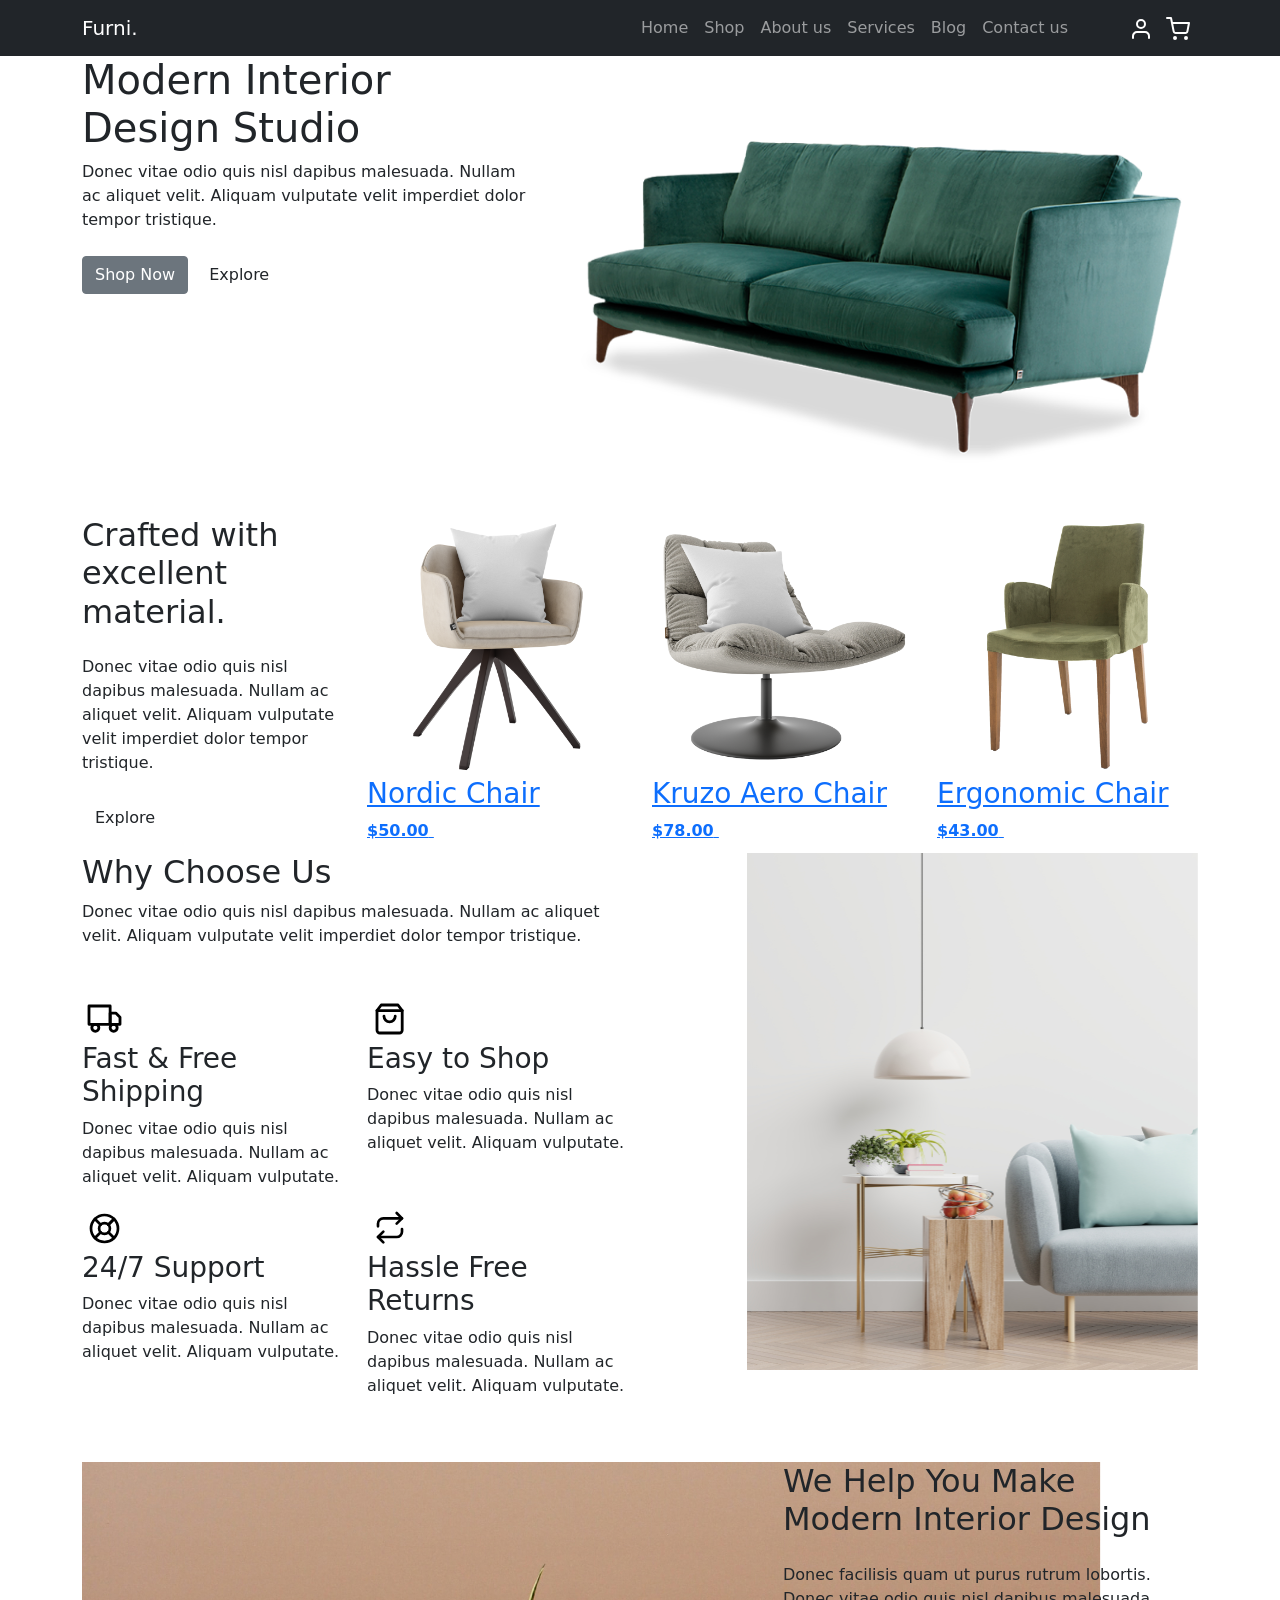
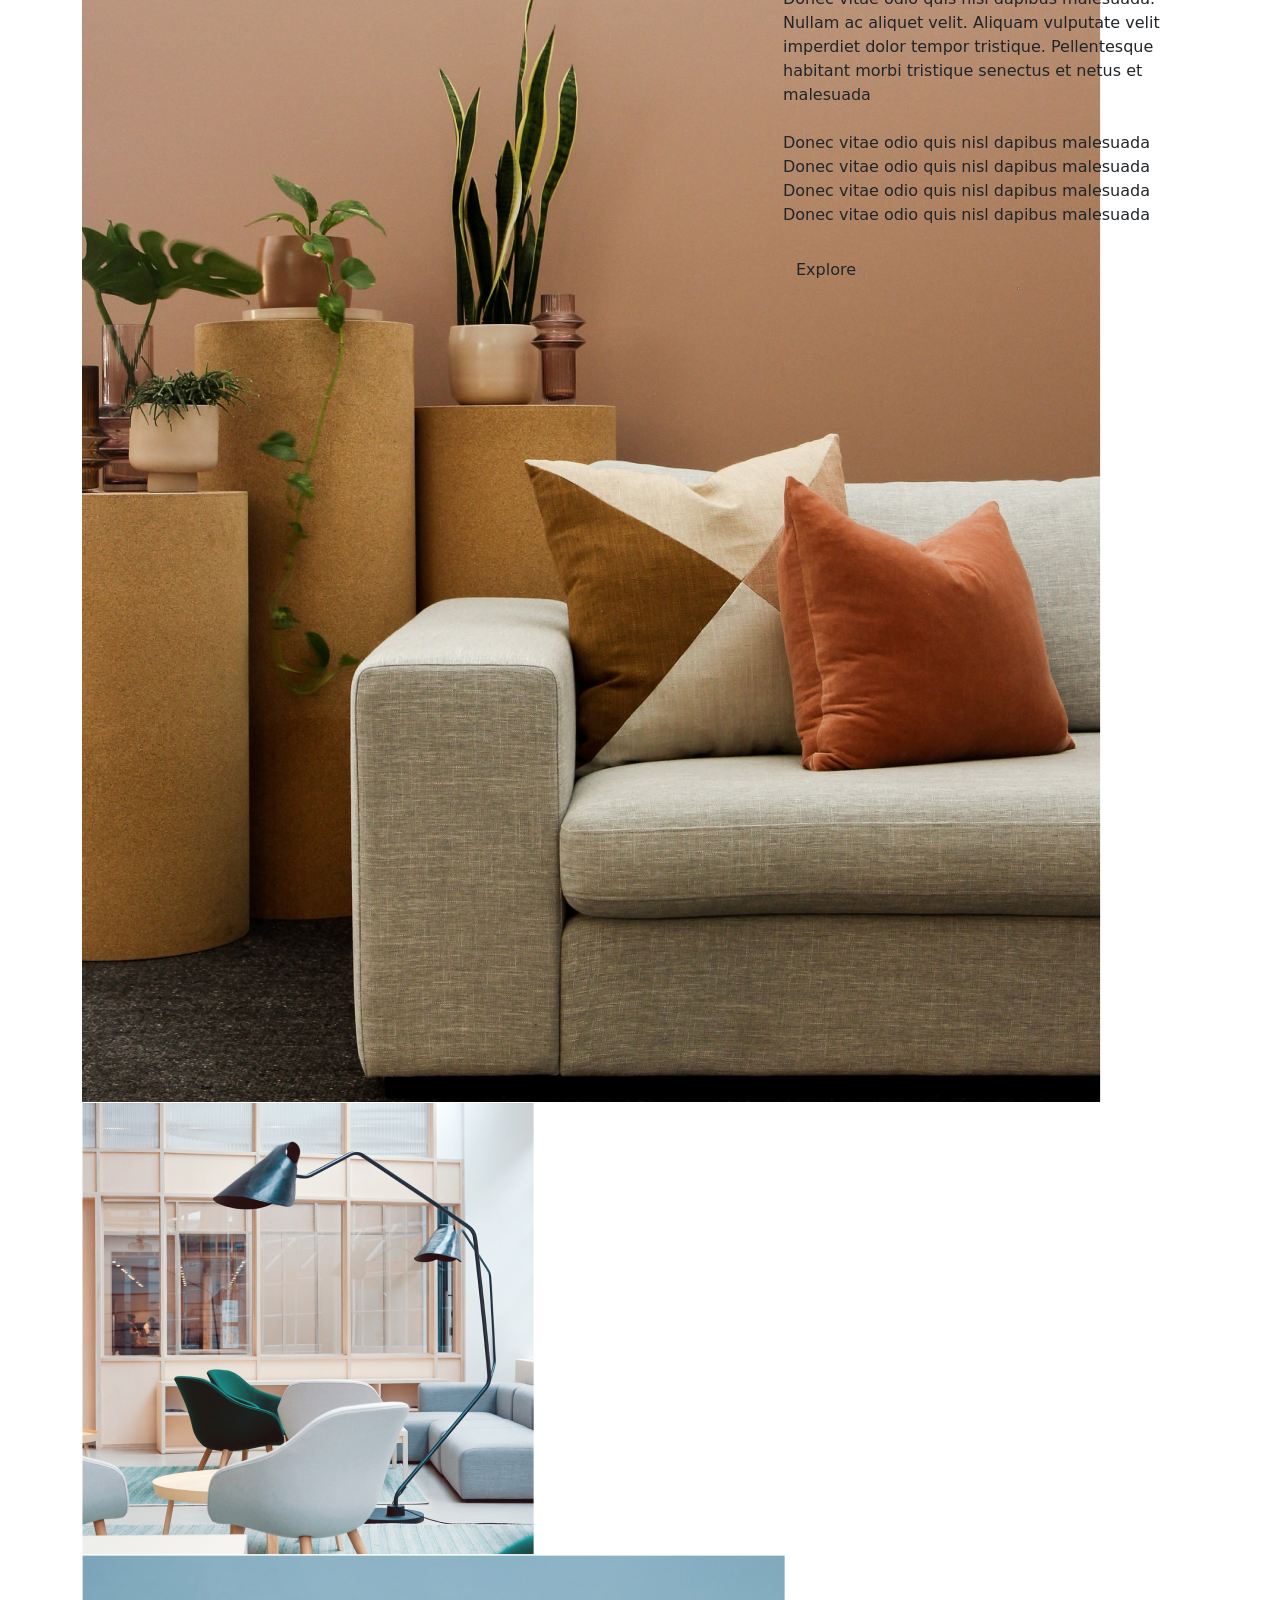
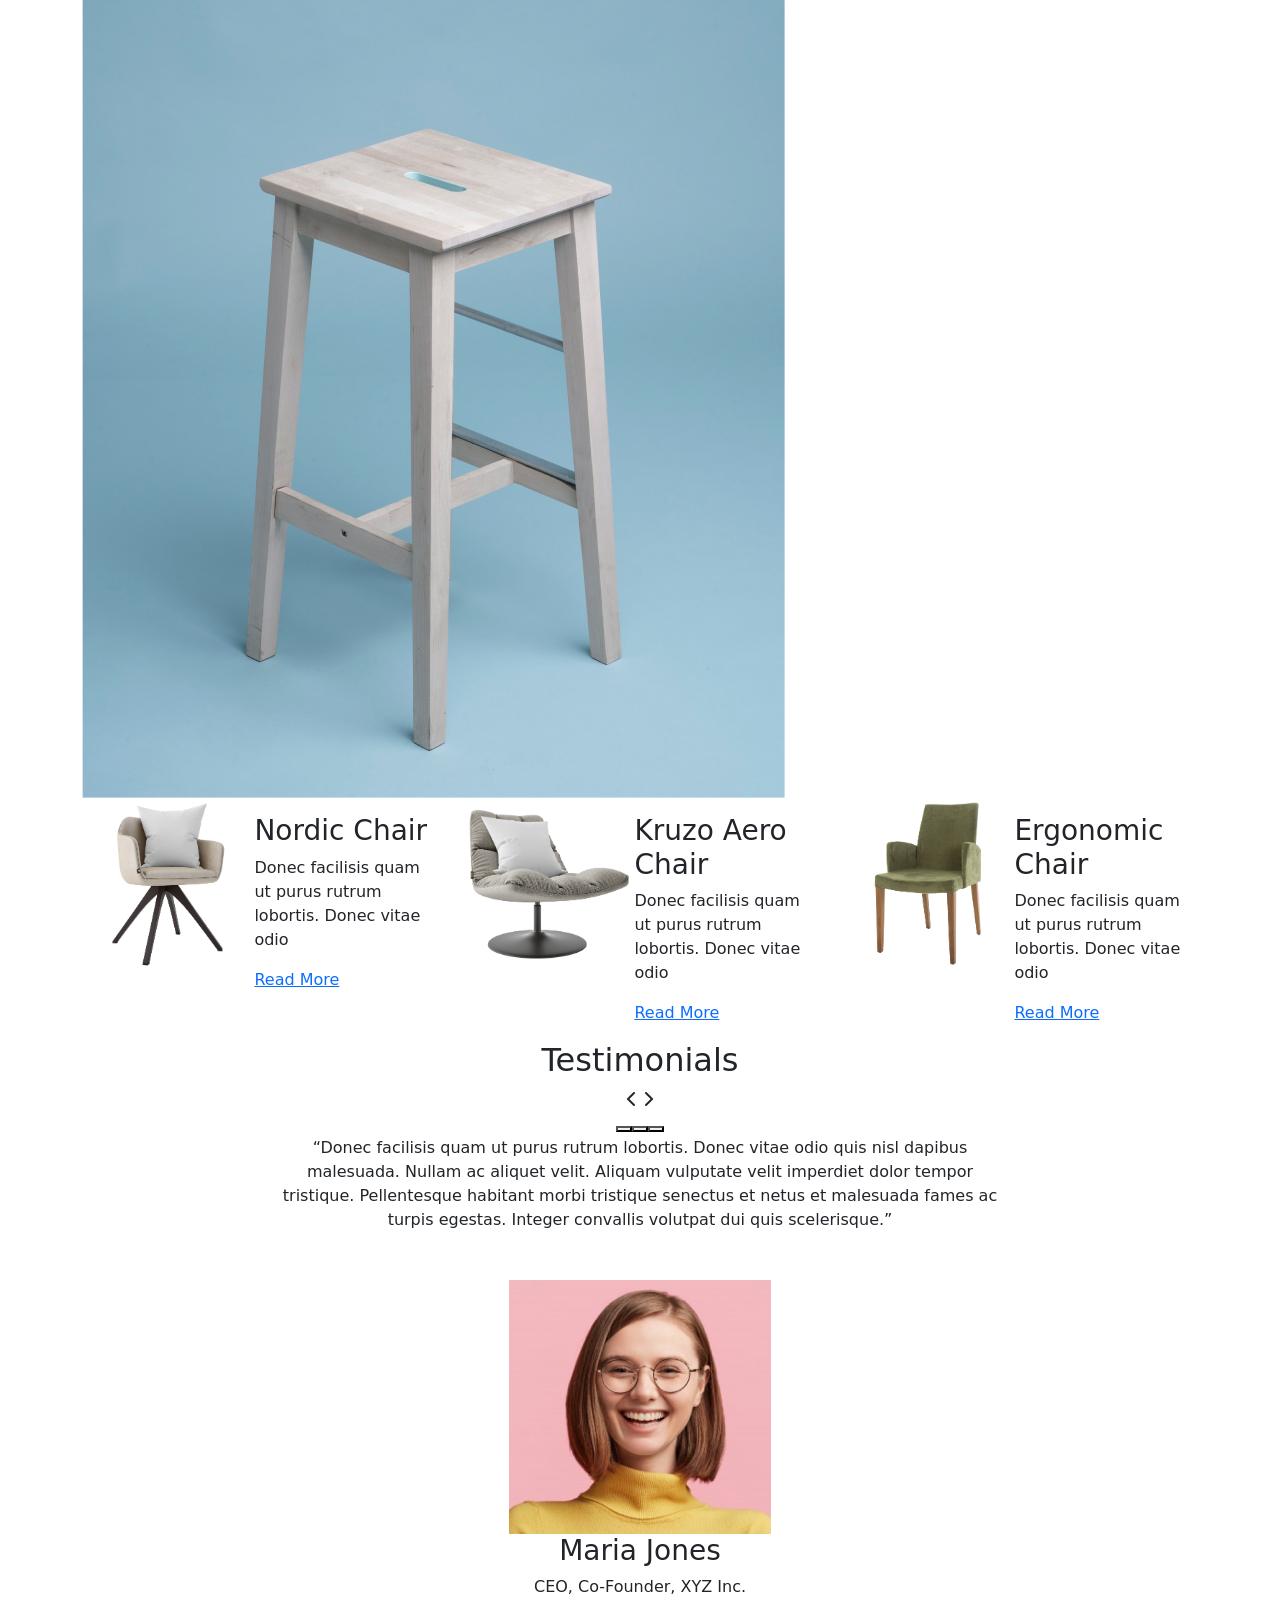
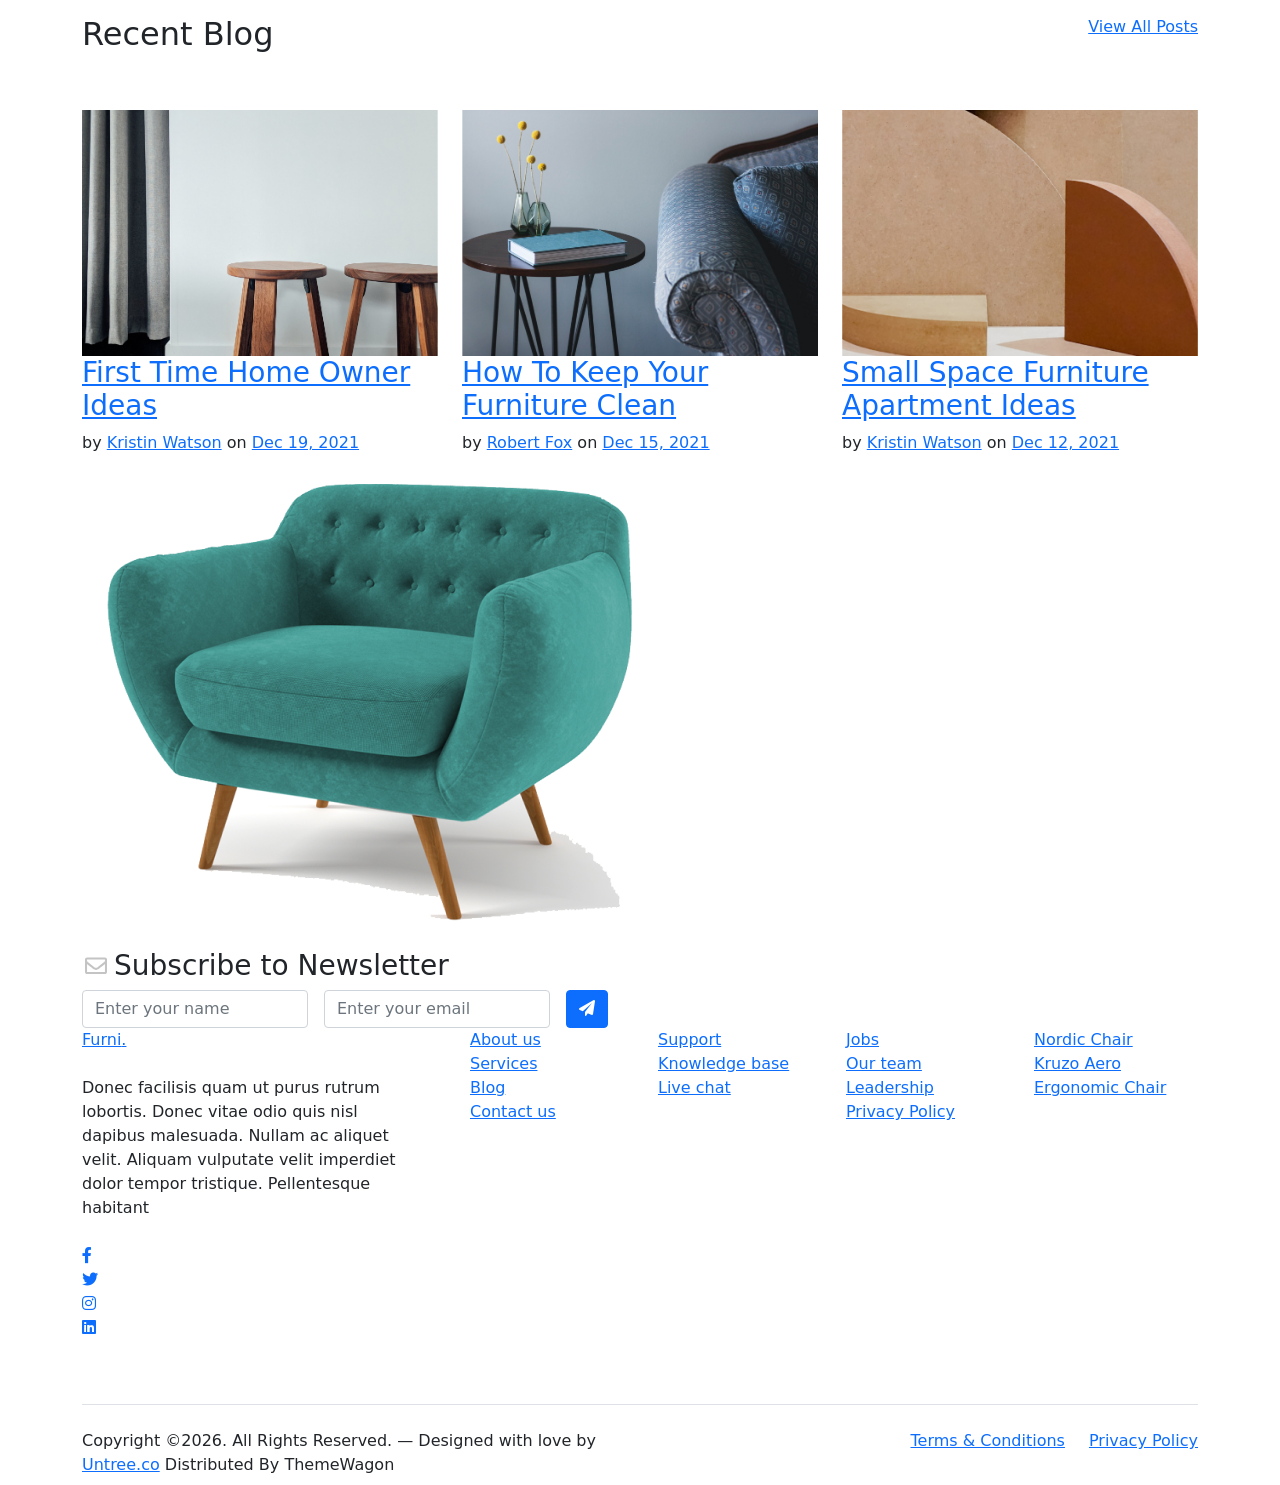
==== index.html @ 69658b81 "first commit" ====
<!-- /*
* Bootstrap 5
* Template Name: Furni
* Template Author: Untree.co
* Template URI: https://untree.co/
* License: https://creativecommons.org/licenses/by/3.0/
*/ -->
<!doctype html>
<html lang="en">
<head>
  <meta charset="utf-8">
  <meta name="viewport" content="width=device-width, initial-scale=1, shrink-to-fit=no">
  <meta name="author" content="Untree.co">
  <link rel="shortcut icon" href="favicon.png">

  <meta name="description" content="" />
  <meta name="keywords" content="bootstrap, bootstrap4" />

		<!-- Bootstrap CSS -->
		<link href="css/bootstrap.min.css" rel="stylesheet">
		<link href="https://cdnjs.cloudflare.com/ajax/libs/font-awesome/6.0.0-beta3/css/all.min.css" rel="stylesheet">
		<link href="css/tiny-slider.css" rel="stylesheet">
		<link href="css/style.css" rel="stylesheet">
		<title>Furni Free Bootstrap 5 Template for Furniture and Interior Design Websites by Untree.co </title>
	</head>

	<body>

		<!-- Start Header/Navigation -->
		<nav class="custom-navbar navbar navbar navbar-expand-md navbar-dark bg-dark" arial-label="Furni navigation bar">

			<div class="container">
				<a class="navbar-brand" href="index.html">Furni<span>.</span></a>

				<button class="navbar-toggler" type="button" data-bs-toggle="collapse" data-bs-target="#navbarsFurni" aria-controls="navbarsFurni" aria-expanded="false" aria-label="Toggle navigation">
					<span class="navbar-toggler-icon"></span>
				</button>

				<div class="collapse navbar-collapse" id="navbarsFurni">
					<ul class="custom-navbar-nav navbar-nav ms-auto mb-2 mb-md-0">
						<li class="nav-item active">
							<a class="nav-link" href="index.html">Home</a>
						</li>
						<li><a class="nav-link" href="shop.html">Shop</a></li>
						<li><a class="nav-link" href="about.html">About us</a></li>
						<li><a class="nav-link" href="services.html">Services</a></li>
						<li><a class="nav-link" href="blog.html">Blog</a></li>
						<li><a class="nav-link" href="contact.html">Contact us</a></li>
					</ul>

					<ul class="custom-navbar-cta navbar-nav mb-2 mb-md-0 ms-5">
						<li><a class="nav-link" href="#"><img src="images/user.svg"></a></li>
						<li><a class="nav-link" href="cart.html"><img src="images/cart.svg"></a></li>
					</ul>
				</div>
			</div>
				
		</nav>
		<!-- End Header/Navigation -->

		<!-- Start Hero Section -->
			<div class="hero">
				<div class="container">
					<div class="row justify-content-between">
						<div class="col-lg-5">
							<div class="intro-excerpt">
								<h1>Modern Interior <span clsas="d-block">Design Studio</span></h1>
								<p class="mb-4">Donec vitae odio quis nisl dapibus malesuada. Nullam ac aliquet velit. Aliquam vulputate velit imperdiet dolor tempor tristique.</p>
								<p><a href="" class="btn btn-secondary me-2">Shop Now</a><a href="#" class="btn btn-white-outline">Explore</a></p>
							</div>
						</div>
						<div class="col-lg-7">
							<div class="hero-img-wrap">
								<img src="images/couch.png" class="img-fluid">
							</div>
						</div>
					</div>
				</div>
			</div>
		<!-- End Hero Section -->

		<!-- Start Product Section -->
		<div class="product-section">
			<div class="container">
				<div class="row">

					<!-- Start Column 1 -->
					<div class="col-md-12 col-lg-3 mb-5 mb-lg-0">
						<h2 class="mb-4 section-title">Crafted with excellent material.</h2>
						<p class="mb-4">Donec vitae odio quis nisl dapibus malesuada. Nullam ac aliquet velit. Aliquam vulputate velit imperdiet dolor tempor tristique. </p>
						<p><a href="shop.html" class="btn">Explore</a></p>
					</div> 
					<!-- End Column 1 -->

					<!-- Start Column 2 -->
					<div class="col-12 col-md-4 col-lg-3 mb-5 mb-md-0">
						<a class="product-item" href="cart.html">
							<img src="images/product-1.png" class="img-fluid product-thumbnail">
							<h3 class="product-title">Nordic Chair</h3>
							<strong class="product-price">$50.00</strong>

							<span class="icon-cross">
								<img src="images/cross.svg" class="img-fluid">
							</span>
						</a>
					</div> 
					<!-- End Column 2 -->

					<!-- Start Column 3 -->
					<div class="col-12 col-md-4 col-lg-3 mb-5 mb-md-0">
						<a class="product-item" href="cart.html">
							<img src="images/product-2.png" class="img-fluid product-thumbnail">
							<h3 class="product-title">Kruzo Aero Chair</h3>
							<strong class="product-price">$78.00</strong>

							<span class="icon-cross">
								<img src="images/cross.svg" class="img-fluid">
							</span>
						</a>
					</div>
					<!-- End Column 3 -->

					<!-- Start Column 4 -->
					<div class="col-12 col-md-4 col-lg-3 mb-5 mb-md-0">
						<a class="product-item" href="cart.html">
							<img src="images/product-3.png" class="img-fluid product-thumbnail">
							<h3 class="product-title">Ergonomic Chair</h3>
							<strong class="product-price">$43.00</strong>

							<span class="icon-cross">
								<img src="images/cross.svg" class="img-fluid">
							</span>
						</a>
					</div>
					<!-- End Column 4 -->

				</div>
			</div>
		</div>
		<!-- End Product Section -->

		<!-- Start Why Choose Us Section -->
		<div class="why-choose-section">
			<div class="container">
				<div class="row justify-content-between">
					<div class="col-lg-6">
						<h2 class="section-title">Why Choose Us</h2>
						<p>Donec vitae odio quis nisl dapibus malesuada. Nullam ac aliquet velit. Aliquam vulputate velit imperdiet dolor tempor tristique.</p>

						<div class="row my-5">
							<div class="col-6 col-md-6">
								<div class="feature">
									<div class="icon">
										<img src="images/truck.svg" alt="Image" class="imf-fluid">
									</div>
									<h3>Fast &amp; Free Shipping</h3>
									<p>Donec vitae odio quis nisl dapibus malesuada. Nullam ac aliquet velit. Aliquam vulputate.</p>
								</div>
							</div>

							<div class="col-6 col-md-6">
								<div class="feature">
									<div class="icon">
										<img src="images/bag.svg" alt="Image" class="imf-fluid">
									</div>
									<h3>Easy to Shop</h3>
									<p>Donec vitae odio quis nisl dapibus malesuada. Nullam ac aliquet velit. Aliquam vulputate.</p>
								</div>
							</div>

							<div class="col-6 col-md-6">
								<div class="feature">
									<div class="icon">
										<img src="images/support.svg" alt="Image" class="imf-fluid">
									</div>
									<h3>24/7 Support</h3>
									<p>Donec vitae odio quis nisl dapibus malesuada. Nullam ac aliquet velit. Aliquam vulputate.</p>
								</div>
							</div>

							<div class="col-6 col-md-6">
								<div class="feature">
									<div class="icon">
										<img src="images/return.svg" alt="Image" class="imf-fluid">
									</div>
									<h3>Hassle Free Returns</h3>
									<p>Donec vitae odio quis nisl dapibus malesuada. Nullam ac aliquet velit. Aliquam vulputate.</p>
								</div>
							</div>

						</div>
					</div>

					<div class="col-lg-5">
						<div class="img-wrap">
							<img src="images/why-choose-us-img.jpg" alt="Image" class="img-fluid">
						</div>
					</div>

				</div>
			</div>
		</div>
		<!-- End Why Choose Us Section -->

		<!-- Start We Help Section -->
		<div class="we-help-section">
			<div class="container">
				<div class="row justify-content-between">
					<div class="col-lg-7 mb-5 mb-lg-0">
						<div class="imgs-grid">
							<div class="grid grid-1"><img src="images/img-grid-1.jpg" alt="Untree.co"></div>
							<div class="grid grid-2"><img src="images/img-grid-2.jpg" alt="Untree.co"></div>
							<div class="grid grid-3"><img src="images/img-grid-3.jpg" alt="Untree.co"></div>
						</div>
					</div>
					<div class="col-lg-5 ps-lg-5">
						<h2 class="section-title mb-4">We Help You Make Modern Interior Design</h2>
						<p>Donec facilisis quam ut purus rutrum lobortis. Donec vitae odio quis nisl dapibus malesuada. Nullam ac aliquet velit. Aliquam vulputate velit imperdiet dolor tempor tristique. Pellentesque habitant morbi tristique senectus et netus et malesuada</p>

						<ul class="list-unstyled custom-list my-4">
							<li>Donec vitae odio quis nisl dapibus malesuada</li>
							<li>Donec vitae odio quis nisl dapibus malesuada</li>
							<li>Donec vitae odio quis nisl dapibus malesuada</li>
							<li>Donec vitae odio quis nisl dapibus malesuada</li>
						</ul>
						<p><a herf="#" class="btn">Explore</a></p>
					</div>
				</div>
			</div>
		</div>
		<!-- End We Help Section -->

		<!-- Start Popular Product -->
		<div class="popular-product">
			<div class="container">
				<div class="row">

					<div class="col-12 col-md-6 col-lg-4 mb-4 mb-lg-0">
						<div class="product-item-sm d-flex">
							<div class="thumbnail">
								<img src="images/product-1.png" alt="Image" class="img-fluid">
							</div>
							<div class="pt-3">
								<h3>Nordic Chair</h3>
								<p>Donec facilisis quam ut purus rutrum lobortis. Donec vitae odio </p>
								<p><a href="#">Read More</a></p>
							</div>
						</div>
					</div>

					<div class="col-12 col-md-6 col-lg-4 mb-4 mb-lg-0">
						<div class="product-item-sm d-flex">
							<div class="thumbnail">
								<img src="images/product-2.png" alt="Image" class="img-fluid">
							</div>
							<div class="pt-3">
								<h3>Kruzo Aero Chair</h3>
								<p>Donec facilisis quam ut purus rutrum lobortis. Donec vitae odio </p>
								<p><a href="#">Read More</a></p>
							</div>
						</div>
					</div>

					<div class="col-12 col-md-6 col-lg-4 mb-4 mb-lg-0">
						<div class="product-item-sm d-flex">
							<div class="thumbnail">
								<img src="images/product-3.png" alt="Image" class="img-fluid">
							</div>
							<div class="pt-3">
								<h3>Ergonomic Chair</h3>
								<p>Donec facilisis quam ut purus rutrum lobortis. Donec vitae odio </p>
								<p><a href="#">Read More</a></p>
							</div>
						</div>
					</div>

				</div>
			</div>
		</div>
		<!-- End Popular Product -->

		<!-- Start Testimonial Slider -->
		<div class="testimonial-section">
			<div class="container">
				<div class="row">
					<div class="col-lg-7 mx-auto text-center">
						<h2 class="section-title">Testimonials</h2>
					</div>
				</div>

				<div class="row justify-content-center">
					<div class="col-lg-12">
						<div class="testimonial-slider-wrap text-center">

							<div id="testimonial-nav">
								<span class="prev" data-controls="prev"><span class="fa fa-chevron-left"></span></span>
								<span class="next" data-controls="next"><span class="fa fa-chevron-right"></span></span>
							</div>

							<div class="testimonial-slider">
								
								<div class="item">
									<div class="row justify-content-center">
										<div class="col-lg-8 mx-auto">

											<div class="testimonial-block text-center">
												<blockquote class="mb-5">
													<p>&ldquo;Donec facilisis quam ut purus rutrum lobortis. Donec vitae odio quis nisl dapibus malesuada. Nullam ac aliquet velit. Aliquam vulputate velit imperdiet dolor tempor tristique. Pellentesque habitant morbi tristique senectus et netus et malesuada fames ac turpis egestas. Integer convallis volutpat dui quis scelerisque.&rdquo;</p>
												</blockquote>

												<div class="author-info">
													<div class="author-pic">
														<img src="images/person-1.png" alt="Maria Jones" class="img-fluid">
													</div>
													<h3 class="font-weight-bold">Maria Jones</h3>
													<span class="position d-block mb-3">CEO, Co-Founder, XYZ Inc.</span>
												</div>
											</div>

										</div>
									</div>
								</div> 
								<!-- END item -->

								<div class="item">
									<div class="row justify-content-center">
										<div class="col-lg-8 mx-auto">

											<div class="testimonial-block text-center">
												<blockquote class="mb-5">
													<p>&ldquo;Donec facilisis quam ut purus rutrum lobortis. Donec vitae odio quis nisl dapibus malesuada. Nullam ac aliquet velit. Aliquam vulputate velit imperdiet dolor tempor tristique. Pellentesque habitant morbi tristique senectus et netus et malesuada fames ac turpis egestas. Integer convallis volutpat dui quis scelerisque.&rdquo;</p>
												</blockquote>

												<div class="author-info">
													<div class="author-pic">
														<img src="images/person-1.png" alt="Maria Jones" class="img-fluid">
													</div>
													<h3 class="font-weight-bold">Maria Jones</h3>
													<span class="position d-block mb-3">CEO, Co-Founder, XYZ Inc.</span>
												</div>
											</div>

										</div>
									</div>
								</div> 
								<!-- END item -->

								<div class="item">
									<div class="row justify-content-center">
										<div class="col-lg-8 mx-auto">

											<div class="testimonial-block text-center">
												<blockquote class="mb-5">
													<p>&ldquo;Donec facilisis quam ut purus rutrum lobortis. Donec vitae odio quis nisl dapibus malesuada. Nullam ac aliquet velit. Aliquam vulputate velit imperdiet dolor tempor tristique. Pellentesque habitant morbi tristique senectus et netus et malesuada fames ac turpis egestas. Integer convallis volutpat dui quis scelerisque.&rdquo;</p>
												</blockquote>

												<div class="author-info">
													<div class="author-pic">
														<img src="images/person-1.png" alt="Maria Jones" class="img-fluid">
													</div>
													<h3 class="font-weight-bold">Maria Jones</h3>
													<span class="position d-block mb-3">CEO, Co-Founder, XYZ Inc.</span>
												</div>
											</div>

										</div>
									</div>
								</div> 
								<!-- END item -->

							</div>

						</div>
					</div>
				</div>
			</div>
		</div>
		<!-- End Testimonial Slider -->

		<!-- Start Blog Section -->
		<div class="blog-section">
			<div class="container">
				<div class="row mb-5">
					<div class="col-md-6">
						<h2 class="section-title">Recent Blog</h2>
					</div>
					<div class="col-md-6 text-start text-md-end">
						<a href="#" class="more">View All Posts</a>
					</div>
				</div>

				<div class="row">

					<div class="col-12 col-sm-6 col-md-4 mb-4 mb-md-0">
						<div class="post-entry">
							<a href="#" class="post-thumbnail"><img src="images/post-1.jpg" alt="Image" class="img-fluid"></a>
							<div class="post-content-entry">
								<h3><a href="#">First Time Home Owner Ideas</a></h3>
								<div class="meta">
									<span>by <a href="#">Kristin Watson</a></span> <span>on <a href="#">Dec 19, 2021</a></span>
								</div>
							</div>
						</div>
					</div>

					<div class="col-12 col-sm-6 col-md-4 mb-4 mb-md-0">
						<div class="post-entry">
							<a href="#" class="post-thumbnail"><img src="images/post-2.jpg" alt="Image" class="img-fluid"></a>
							<div class="post-content-entry">
								<h3><a href="#">How To Keep Your Furniture Clean</a></h3>
								<div class="meta">
									<span>by <a href="#">Robert Fox</a></span> <span>on <a href="#">Dec 15, 2021</a></span>
								</div>
							</div>
						</div>
					</div>

					<div class="col-12 col-sm-6 col-md-4 mb-4 mb-md-0">
						<div class="post-entry">
							<a href="#" class="post-thumbnail"><img src="images/post-3.jpg" alt="Image" class="img-fluid"></a>
							<div class="post-content-entry">
								<h3><a href="#">Small Space Furniture Apartment Ideas</a></h3>
								<div class="meta">
									<span>by <a href="#">Kristin Watson</a></span> <span>on <a href="#">Dec 12, 2021</a></span>
								</div>
							</div>
						</div>
					</div>

				</div>
			</div>
		</div>
		<!-- End Blog Section -->	

		<!-- Start Footer Section -->
		<footer class="footer-section">
			<div class="container relative">

				<div class="sofa-img">
					<img src="images/sofa.png" alt="Image" class="img-fluid">
				</div>

				<div class="row">
					<div class="col-lg-8">
						<div class="subscription-form">
							<h3 class="d-flex align-items-center"><span class="me-1"><img src="images/envelope-outline.svg" alt="Image" class="img-fluid"></span><span>Subscribe to Newsletter</span></h3>

							<form action="#" class="row g-3">
								<div class="col-auto">
									<input type="text" class="form-control" placeholder="Enter your name">
								</div>
								<div class="col-auto">
									<input type="email" class="form-control" placeholder="Enter your email">
								</div>
								<div class="col-auto">
									<button class="btn btn-primary">
										<span class="fa fa-paper-plane"></span>
									</button>
								</div>
							</form>

						</div>
					</div>
				</div>

				<div class="row g-5 mb-5">
					<div class="col-lg-4">
						<div class="mb-4 footer-logo-wrap"><a href="#" class="footer-logo">Furni<span>.</span></a></div>
						<p class="mb-4">Donec facilisis quam ut purus rutrum lobortis. Donec vitae odio quis nisl dapibus malesuada. Nullam ac aliquet velit. Aliquam vulputate velit imperdiet dolor tempor tristique. Pellentesque habitant</p>

						<ul class="list-unstyled custom-social">
							<li><a href="#"><span class="fa fa-brands fa-facebook-f"></span></a></li>
							<li><a href="#"><span class="fa fa-brands fa-twitter"></span></a></li>
							<li><a href="#"><span class="fa fa-brands fa-instagram"></span></a></li>
							<li><a href="#"><span class="fa fa-brands fa-linkedin"></span></a></li>
						</ul>
					</div>

					<div class="col-lg-8">
						<div class="row links-wrap">
							<div class="col-6 col-sm-6 col-md-3">
								<ul class="list-unstyled">
									<li><a href="#">About us</a></li>
									<li><a href="#">Services</a></li>
									<li><a href="#">Blog</a></li>
									<li><a href="#">Contact us</a></li>
								</ul>
							</div>

							<div class="col-6 col-sm-6 col-md-3">
								<ul class="list-unstyled">
									<li><a href="#">Support</a></li>
									<li><a href="#">Knowledge base</a></li>
									<li><a href="#">Live chat</a></li>
								</ul>
							</div>

							<div class="col-6 col-sm-6 col-md-3">
								<ul class="list-unstyled">
									<li><a href="#">Jobs</a></li>
									<li><a href="#">Our team</a></li>
									<li><a href="#">Leadership</a></li>
									<li><a href="#">Privacy Policy</a></li>
								</ul>
							</div>

							<div class="col-6 col-sm-6 col-md-3">
								<ul class="list-unstyled">
									<li><a href="#">Nordic Chair</a></li>
									<li><a href="#">Kruzo Aero</a></li>
									<li><a href="#">Ergonomic Chair</a></li>
								</ul>
							</div>
						</div>
					</div>

				</div>

				<div class="border-top copyright">
					<div class="row pt-4">
						<div class="col-lg-6">
							<p class="mb-2 text-center text-lg-start">Copyright &copy;<script>document.write(new Date().getFullYear());</script>. All Rights Reserved. &mdash; Designed with love by <a href="https://untree.co">Untree.co</a> Distributed By <a hreff="https://themewagon.com">ThemeWagon</a>  <!-- License information: https://untree.co/license/ -->
            </p>
						</div>

						<div class="col-lg-6 text-center text-lg-end">
							<ul class="list-unstyled d-inline-flex ms-auto">
								<li class="me-4"><a href="#">Terms &amp; Conditions</a></li>
								<li><a href="#">Privacy Policy</a></li>
							</ul>
						</div>

					</div>
				</div>

			</div>
		</footer>
		<!-- End Footer Section -->	


		<script src="js/bootstrap.bundle.min.js"></script>
		<script src="js/tiny-slider.js"></script>
		<script src="js/custom.js"></script>
	</body>

</html>
---- css/tiny-slider.css ----
.tns-outer{padding:0 !important}.tns-outer [hidden]{display:none !important}.tns-outer [aria-controls],.tns-outer [data-action]{cursor:pointer}.tns-slider{-webkit-transition:all 0s;-moz-transition:all 0s;transition:all 0s}.tns-slider>.tns-item{-webkit-box-sizing:border-box;-moz-box-sizing:border-box;box-sizing:border-box}.tns-horizontal.tns-subpixel{white-space:nowrap}.tns-horizontal.tns-subpixel>.tns-item{display:inline-block;vertical-align:top;white-space:normal}.tns-horizontal.tns-no-subpixel:after{content:'';display:table;clear:both}.tns-horizontal.tns-no-subpixel>.tns-item{float:left}.tns-horizontal.tns-carousel.tns-no-subpixel>.tns-item{margin-right:-100%}.tns-no-calc{position:relative;left:0}.tns-gallery{position:relative;left:0;min-height:1px}.tns-gallery>.tns-item{position:absolute;left:-100%;-webkit-transition:transform 0s, opacity 0s;-moz-transition:transform 0s, opacity 0s;transition:transform 0s, opacity 0s}.tns-gallery>.tns-slide-active{position:relative;left:auto !important}.tns-gallery>.tns-moving{-webkit-transition:all 0.25s;-moz-transition:all 0.25s;transition:all 0.25s}.tns-autowidth{display:inline-block}.tns-lazy-img{-webkit-transition:opacity 0.6s;-moz-transition:opacity 0.6s;transition:opacity 0.6s;opacity:0.6}.tns-lazy-img.tns-complete{opacity:1}.tns-ah{-webkit-transition:height 0s;-moz-transition:height 0s;transition:height 0s}.tns-ovh{overflow:hidden}.tns-visually-hidden{position:absolute;left:-10000em}.tns-transparent{opacity:0;visibility:hidden}.tns-fadeIn{opacity:1;filter:alpha(opacity=100);z-index:0}.tns-normal,.tns-fadeOut{opacity:0;filter:alpha(opacity=0);z-index:-1}.tns-vpfix{white-space:nowrap}.tns-vpfix>div,.tns-vpfix>li{display:inline-block}.tns-t-subp2{margin:0 auto;width:310px;position:relative;height:10px;overflow:hidden}.tns-t-ct{width:2333.3333333%;width:-webkit-calc(100% * 70 / 3);width:-moz-calc(100% * 70 / 3);width:calc(100% * 70 / 3);position:absolute;right:0}.tns-t-ct:after{content:'';display:table;clear:both}.tns-t-ct>div{width:1.4285714%;width:-webkit-calc(100% / 70);width:-moz-calc(100% / 70);width:calc(100% / 70);height:10px;float:left}

/*# sourceMappingURL=sourcemaps/tiny-slider.css.map */
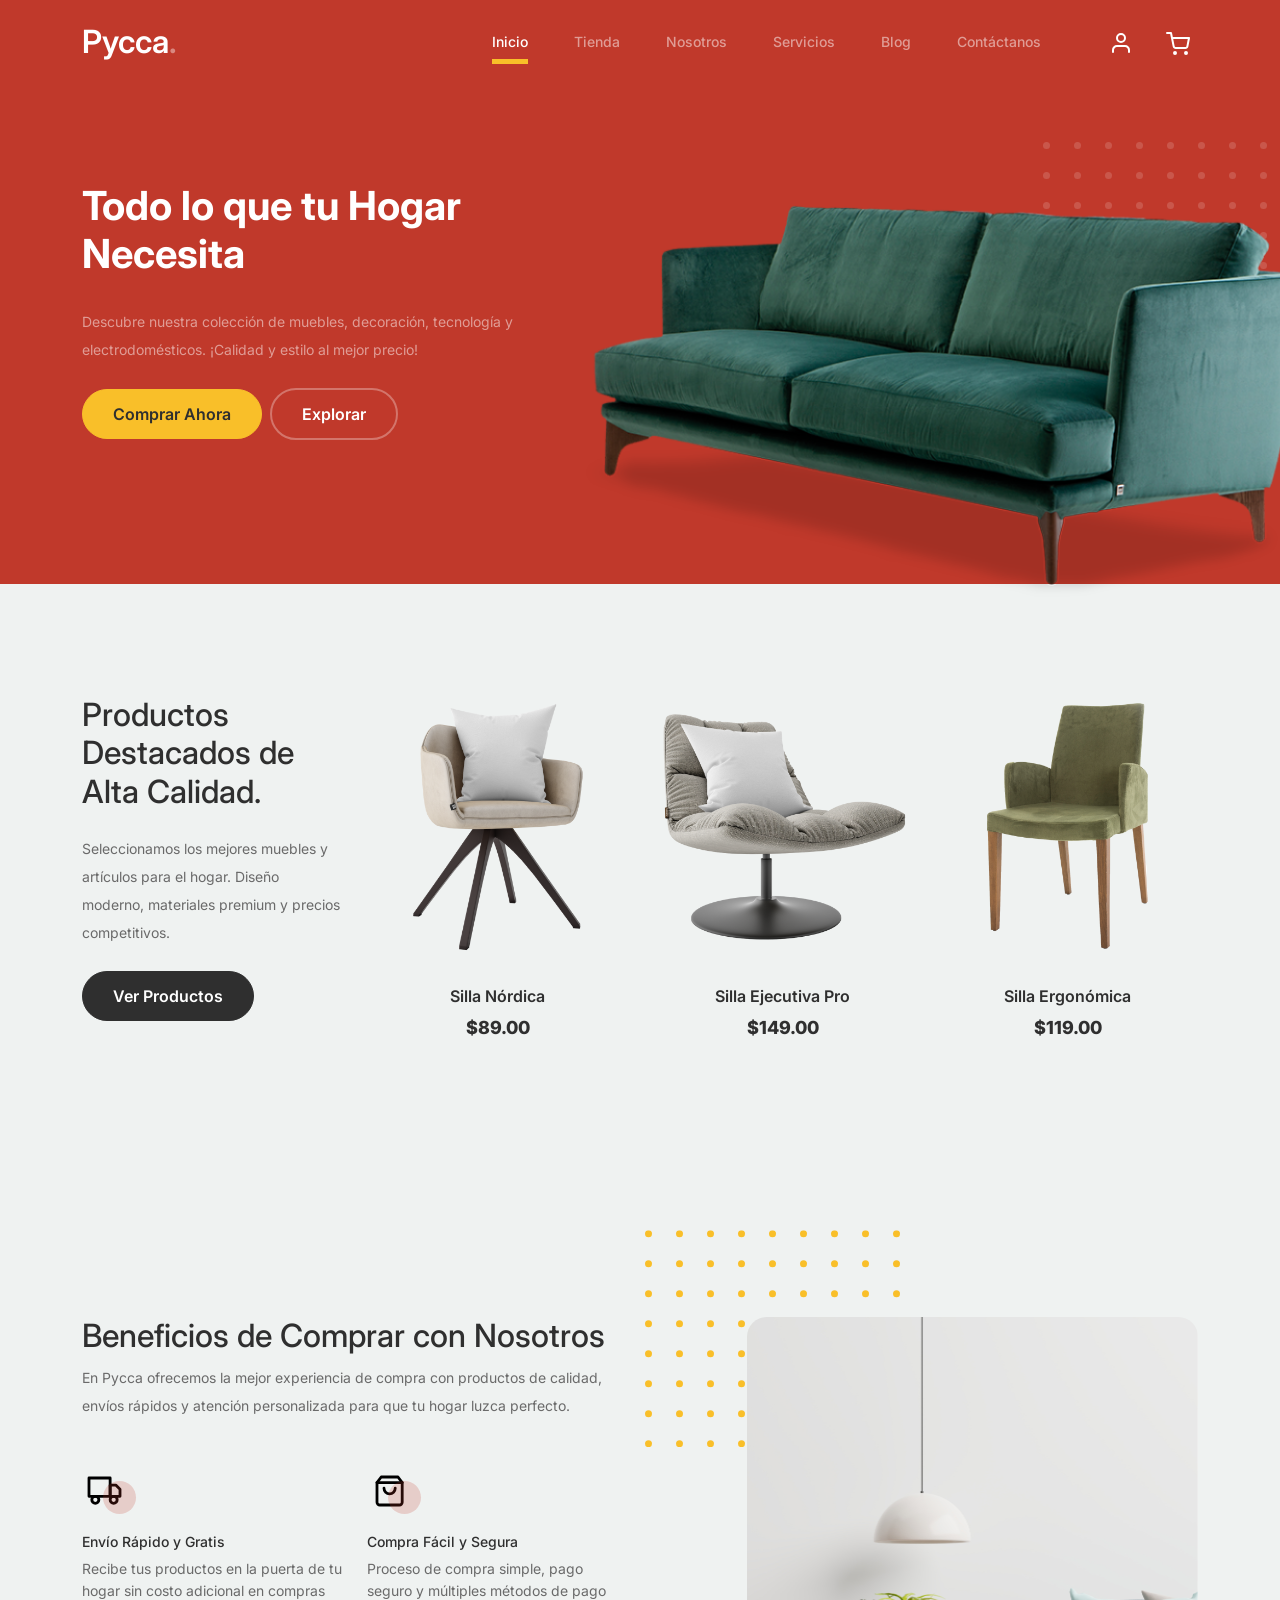
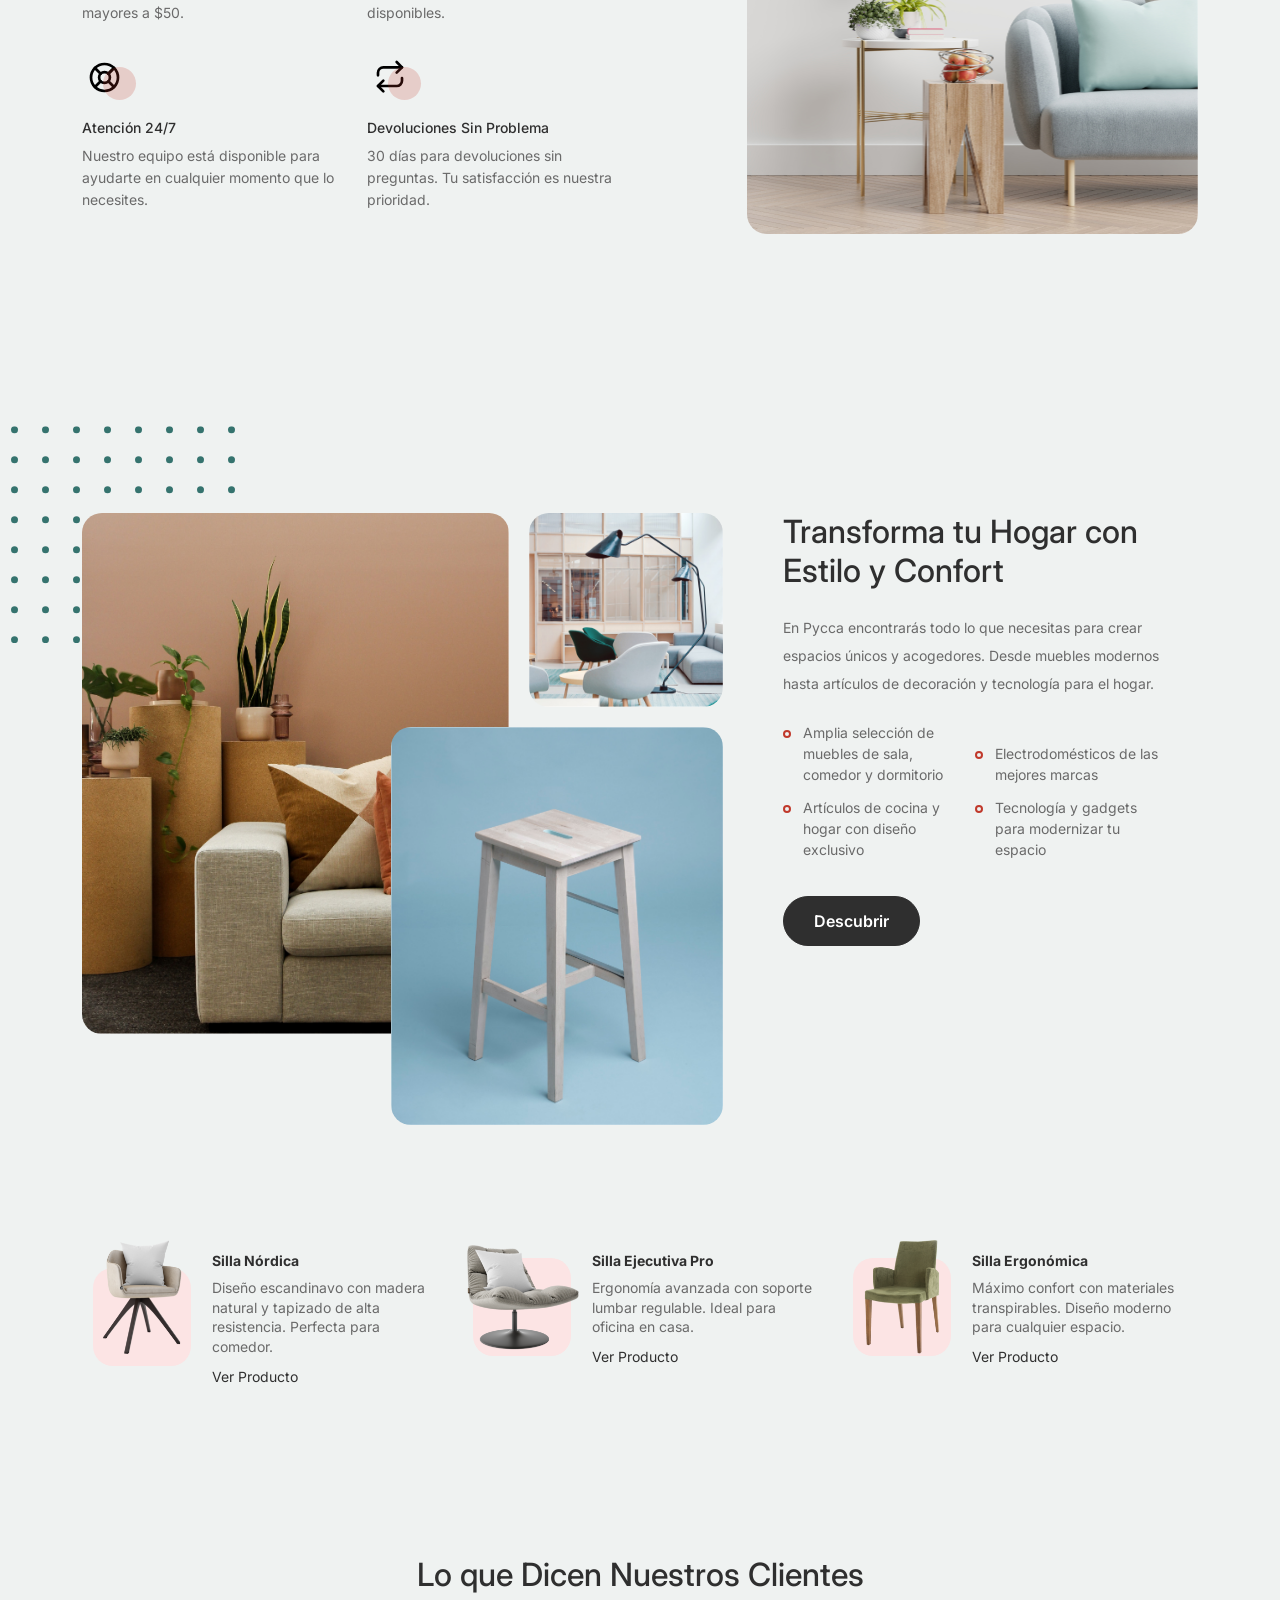
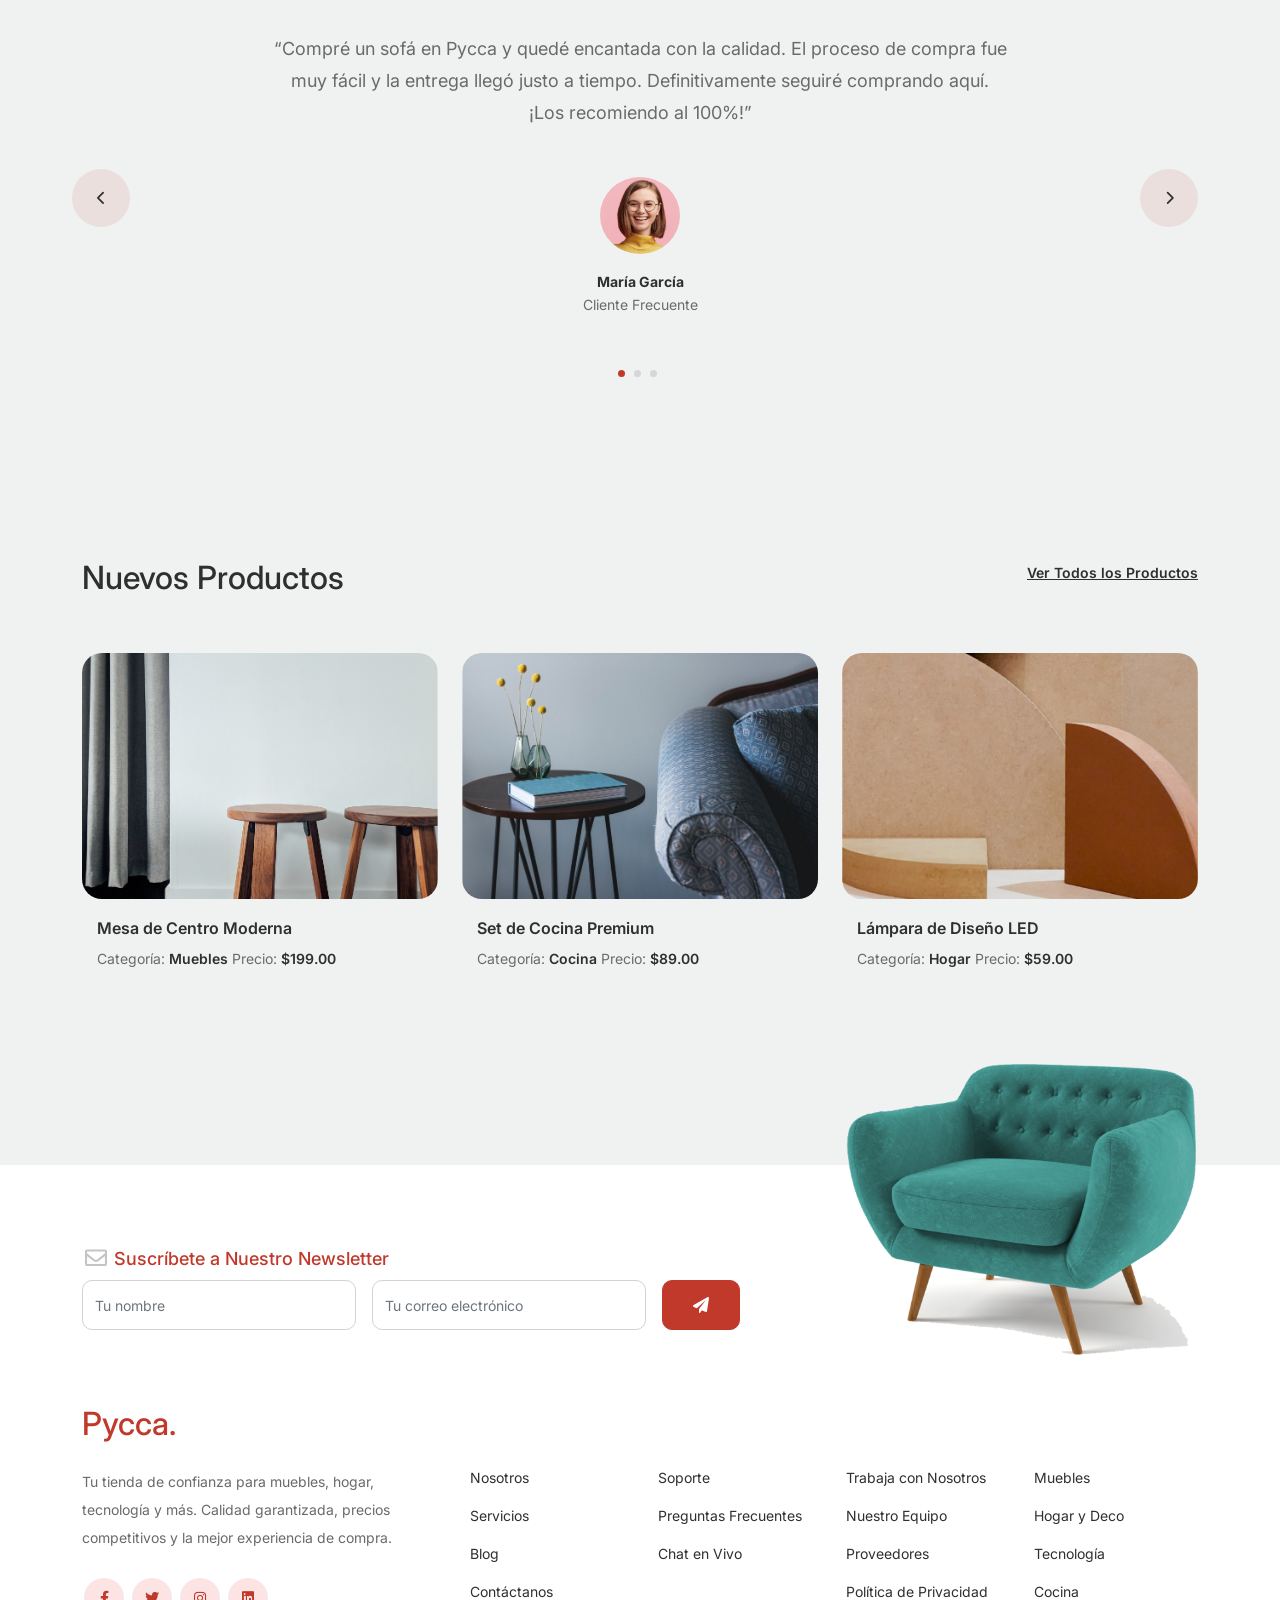
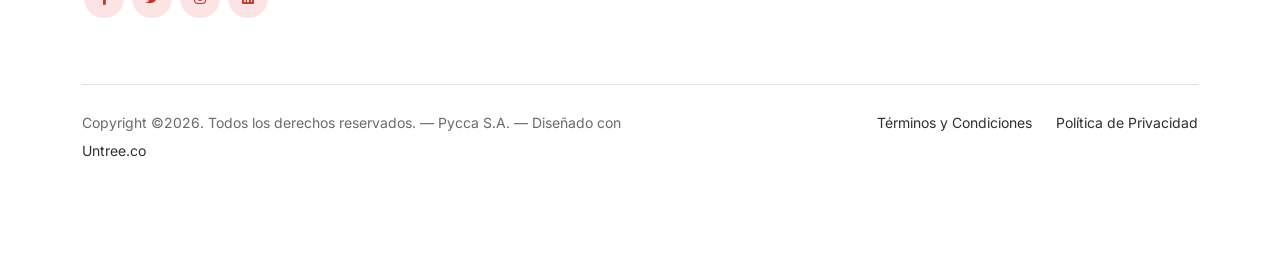
==== commit 162ac068: "Adapt Furni template to Pycca-style e-commerce with Spanish content and retail colors Co-authored-by" ====
--- a/index.html
+++ b/index.html
@@ -21,16 +21,16 @@
 		<link href="https://cdnjs.cloudflare.com/ajax/libs/font-awesome/6.0.0-beta3/css/all.min.css" rel="stylesheet">
 		<link href="css/tiny-slider.css" rel="stylesheet">
 		<link href="css/style.css" rel="stylesheet">
-		<title>Furni Free Bootstrap 5 Template for Furniture and Interior Design Websites by Untree.co </title>
+		<title>Pycca - Tu Tienda de Hogar, Muebles y Más</title>
 	</head>
 
 	<body>
 
 		<!-- Start Header/Navigation -->
-		<nav class="custom-navbar navbar navbar navbar-expand-md navbar-dark bg-dark" arial-label="Furni navigation bar">
-
-			<div class="container">
-				<a class="navbar-brand" href="index.html">Furni<span>.</span></a>
+		<nav class="custom-navbar navbar navbar navbar-expand-md navbar-dark bg-dark" arial-label="Pycca navigation bar">
+
+			<div class="container">
+				<a class="navbar-brand" href="index.html">Pycca<span>.</span></a>
 
 				<button class="navbar-toggler" type="button" data-bs-toggle="collapse" data-bs-target="#navbarsFurni" aria-controls="navbarsFurni" aria-expanded="false" aria-label="Toggle navigation">
 					<span class="navbar-toggler-icon"></span>
@@ -39,13 +39,13 @@
 				<div class="collapse navbar-collapse" id="navbarsFurni">
 					<ul class="custom-navbar-nav navbar-nav ms-auto mb-2 mb-md-0">
 						<li class="nav-item active">
-							<a class="nav-link" href="index.html">Home</a>
+							<a class="nav-link" href="index.html">Inicio</a>
 						</li>
-						<li><a class="nav-link" href="shop.html">Shop</a></li>
-						<li><a class="nav-link" href="about.html">About us</a></li>
-						<li><a class="nav-link" href="services.html">Services</a></li>
+						<li><a class="nav-link" href="shop.html">Tienda</a></li>
+						<li><a class="nav-link" href="about.html">Nosotros</a></li>
+						<li><a class="nav-link" href="services.html">Servicios</a></li>
 						<li><a class="nav-link" href="blog.html">Blog</a></li>
-						<li><a class="nav-link" href="contact.html">Contact us</a></li>
+						<li><a class="nav-link" href="contact.html">Contáctanos</a></li>
 					</ul>
 
 					<ul class="custom-navbar-cta navbar-nav mb-2 mb-md-0 ms-5">
@@ -64,9 +64,9 @@
 					<div class="row justify-content-between">
 						<div class="col-lg-5">
 							<div class="intro-excerpt">
-								<h1>Modern Interior <span clsas="d-block">Design Studio</span></h1>
-								<p class="mb-4">Donec vitae odio quis nisl dapibus malesuada. Nullam ac aliquet velit. Aliquam vulputate velit imperdiet dolor tempor tristique.</p>
-								<p><a href="" class="btn btn-secondary me-2">Shop Now</a><a href="#" class="btn btn-white-outline">Explore</a></p>
+								<h1>Todo lo que tu Hogar <span class="d-block">Necesita</span></h1>
+								<p class="mb-4">Descubre nuestra colección de muebles, decoración, tecnología y electrodomésticos. ¡Calidad y estilo al mejor precio!</p>
+								<p><a href="shop.html" class="btn btn-secondary me-2">Comprar Ahora</a><a href="#" class="btn btn-white-outline">Explorar</a></p>
 							</div>
 						</div>
 						<div class="col-lg-7">
@@ -86,9 +86,9 @@
 
 					<!-- Start Column 1 -->
 					<div class="col-md-12 col-lg-3 mb-5 mb-lg-0">
-						<h2 class="mb-4 section-title">Crafted with excellent material.</h2>
-						<p class="mb-4">Donec vitae odio quis nisl dapibus malesuada. Nullam ac aliquet velit. Aliquam vulputate velit imperdiet dolor tempor tristique. </p>
-						<p><a href="shop.html" class="btn">Explore</a></p>
+						<h2 class="mb-4 section-title">Productos Destacados de Alta Calidad.</h2>
+						<p class="mb-4">Seleccionamos los mejores muebles y artículos para el hogar. Diseño moderno, materiales premium y precios competitivos. </p>
+						<p><a href="shop.html" class="btn">Ver Productos</a></p>
 					</div> 
 					<!-- End Column 1 -->
 
@@ -96,8 +96,8 @@
 					<div class="col-12 col-md-4 col-lg-3 mb-5 mb-md-0">
 						<a class="product-item" href="cart.html">
 							<img src="images/product-1.png" class="img-fluid product-thumbnail">
-							<h3 class="product-title">Nordic Chair</h3>
-							<strong class="product-price">$50.00</strong>
+							<h3 class="product-title">Silla Nórdica</h3>
+							<strong class="product-price">$89.00</strong>
 
 							<span class="icon-cross">
 								<img src="images/cross.svg" class="img-fluid">
@@ -110,8 +110,8 @@
 					<div class="col-12 col-md-4 col-lg-3 mb-5 mb-md-0">
 						<a class="product-item" href="cart.html">
 							<img src="images/product-2.png" class="img-fluid product-thumbnail">
-							<h3 class="product-title">Kruzo Aero Chair</h3>
-							<strong class="product-price">$78.00</strong>
+							<h3 class="product-title">Silla Ejecutiva Pro</h3>
+							<strong class="product-price">$149.00</strong>
 
 							<span class="icon-cross">
 								<img src="images/cross.svg" class="img-fluid">
@@ -124,8 +124,8 @@
 					<div class="col-12 col-md-4 col-lg-3 mb-5 mb-md-0">
 						<a class="product-item" href="cart.html">
 							<img src="images/product-3.png" class="img-fluid product-thumbnail">
-							<h3 class="product-title">Ergonomic Chair</h3>
-							<strong class="product-price">$43.00</strong>
+							<h3 class="product-title">Silla Ergonómica</h3>
+							<strong class="product-price">$119.00</strong>
 
 							<span class="icon-cross">
 								<img src="images/cross.svg" class="img-fluid">
@@ -144,8 +144,8 @@
 			<div class="container">
 				<div class="row justify-content-between">
 					<div class="col-lg-6">
-						<h2 class="section-title">Why Choose Us</h2>
-						<p>Donec vitae odio quis nisl dapibus malesuada. Nullam ac aliquet velit. Aliquam vulputate velit imperdiet dolor tempor tristique.</p>
+						<h2 class="section-title">Beneficios de Comprar con Nosotros</h2>
+						<p>En Pycca ofrecemos la mejor experiencia de compra con productos de calidad, envíos rápidos y atención personalizada para que tu hogar luzca perfecto.</p>
 
 						<div class="row my-5">
 							<div class="col-6 col-md-6">
@@ -153,8 +153,8 @@
 									<div class="icon">
 										<img src="images/truck.svg" alt="Image" class="imf-fluid">
 									</div>
-									<h3>Fast &amp; Free Shipping</h3>
-									<p>Donec vitae odio quis nisl dapibus malesuada. Nullam ac aliquet velit. Aliquam vulputate.</p>
+									<h3>Envío Rápido y Gratis</h3>
+									<p>Recibe tus productos en la puerta de tu hogar sin costo adicional en compras mayores a $50.</p>
 								</div>
 							</div>
 
@@ -163,8 +163,8 @@
 									<div class="icon">
 										<img src="images/bag.svg" alt="Image" class="imf-fluid">
 									</div>
-									<h3>Easy to Shop</h3>
-									<p>Donec vitae odio quis nisl dapibus malesuada. Nullam ac aliquet velit. Aliquam vulputate.</p>
+									<h3>Compra Fácil y Segura</h3>
+									<p>Proceso de compra simple, pago seguro y múltiples métodos de pago disponibles.</p>
 								</div>
 							</div>
 
@@ -173,8 +173,8 @@
 									<div class="icon">
 										<img src="images/support.svg" alt="Image" class="imf-fluid">
 									</div>
-									<h3>24/7 Support</h3>
-									<p>Donec vitae odio quis nisl dapibus malesuada. Nullam ac aliquet velit. Aliquam vulputate.</p>
+									<h3>Atención 24/7</h3>
+									<p>Nuestro equipo está disponible para ayudarte en cualquier momento que lo necesites.</p>
 								</div>
 							</div>
 
@@ -183,8 +183,8 @@
 									<div class="icon">
 										<img src="images/return.svg" alt="Image" class="imf-fluid">
 									</div>
-									<h3>Hassle Free Returns</h3>
-									<p>Donec vitae odio quis nisl dapibus malesuada. Nullam ac aliquet velit. Aliquam vulputate.</p>
+									<h3>Devoluciones Sin Problema</h3>
+									<p>30 días para devoluciones sin preguntas. Tu satisfacción es nuestra prioridad.</p>
 								</div>
 							</div>
 
@@ -208,22 +208,22 @@
 				<div class="row justify-content-between">
 					<div class="col-lg-7 mb-5 mb-lg-0">
 						<div class="imgs-grid">
-							<div class="grid grid-1"><img src="images/img-grid-1.jpg" alt="Untree.co"></div>
-							<div class="grid grid-2"><img src="images/img-grid-2.jpg" alt="Untree.co"></div>
-							<div class="grid grid-3"><img src="images/img-grid-3.jpg" alt="Untree.co"></div>
+							<div class="grid grid-1"><img src="images/img-grid-1.jpg" alt="Pycca Hogar"></div>
+							<div class="grid grid-2"><img src="images/img-grid-2.jpg" alt="Pycca Decoración"></div>
+							<div class="grid grid-3"><img src="images/img-grid-3.jpg" alt="Pycca Muebles"></div>
 						</div>
 					</div>
 					<div class="col-lg-5 ps-lg-5">
-						<h2 class="section-title mb-4">We Help You Make Modern Interior Design</h2>
-						<p>Donec facilisis quam ut purus rutrum lobortis. Donec vitae odio quis nisl dapibus malesuada. Nullam ac aliquet velit. Aliquam vulputate velit imperdiet dolor tempor tristique. Pellentesque habitant morbi tristique senectus et netus et malesuada</p>
+						<h2 class="section-title mb-4">Transforma tu Hogar con Estilo y Confort</h2>
+						<p>En Pycca encontrarás todo lo que necesitas para crear espacios únicos y acogedores. Desde muebles modernos hasta artículos de decoración y tecnología para el hogar.</p>
 
 						<ul class="list-unstyled custom-list my-4">
-							<li>Donec vitae odio quis nisl dapibus malesuada</li>
-							<li>Donec vitae odio quis nisl dapibus malesuada</li>
-							<li>Donec vitae odio quis nisl dapibus malesuada</li>
-							<li>Donec vitae odio quis nisl dapibus malesuada</li>
+							<li>Amplia selección de muebles de sala, comedor y dormitorio</li>
+							<li>Electrodomésticos de las mejores marcas</li>
+							<li>Artículos de cocina y hogar con diseño exclusivo</li>
+							<li>Tecnología y gadgets para modernizar tu espacio</li>
 						</ul>
-						<p><a herf="#" class="btn">Explore</a></p>
+						<p><a href="shop.html" class="btn">Descubrir</a></p>
 					</div>
 				</div>
 			</div>
@@ -241,9 +241,9 @@
 								<img src="images/product-1.png" alt="Image" class="img-fluid">
 							</div>
 							<div class="pt-3">
-								<h3>Nordic Chair</h3>
-								<p>Donec facilisis quam ut purus rutrum lobortis. Donec vitae odio </p>
-								<p><a href="#">Read More</a></p>
+								<h3>Silla Nórdica</h3>
+								<p>Diseño escandinavo con madera natural y tapizado de alta resistencia. Perfecta para comedor.</p>
+								<p><a href="shop.html">Ver Producto</a></p>
 							</div>
 						</div>
 					</div>
@@ -254,9 +254,9 @@
 								<img src="images/product-2.png" alt="Image" class="img-fluid">
 							</div>
 							<div class="pt-3">
-								<h3>Kruzo Aero Chair</h3>
-								<p>Donec facilisis quam ut purus rutrum lobortis. Donec vitae odio </p>
-								<p><a href="#">Read More</a></p>
+								<h3>Silla Ejecutiva Pro</h3>
+								<p>Ergonomía avanzada con soporte lumbar regulable. Ideal para oficina en casa.</p>
+								<p><a href="shop.html">Ver Producto</a></p>
 							</div>
 						</div>
 					</div>
@@ -267,9 +267,9 @@
 								<img src="images/product-3.png" alt="Image" class="img-fluid">
 							</div>
 							<div class="pt-3">
-								<h3>Ergonomic Chair</h3>
-								<p>Donec facilisis quam ut purus rutrum lobortis. Donec vitae odio </p>
-								<p><a href="#">Read More</a></p>
+								<h3>Silla Ergonómica</h3>
+								<p>Máximo confort con materiales transpirables. Diseño moderno para cualquier espacio.</p>
+								<p><a href="shop.html">Ver Producto</a></p>
 							</div>
 						</div>
 					</div>
@@ -284,7 +284,7 @@
 			<div class="container">
 				<div class="row">
 					<div class="col-lg-7 mx-auto text-center">
-						<h2 class="section-title">Testimonials</h2>
+						<h2 class="section-title">Lo que Dicen Nuestros Clientes</h2>
 					</div>
 				</div>
 
@@ -305,15 +305,15 @@
 
 											<div class="testimonial-block text-center">
 												<blockquote class="mb-5">
-													<p>&ldquo;Donec facilisis quam ut purus rutrum lobortis. Donec vitae odio quis nisl dapibus malesuada. Nullam ac aliquet velit. Aliquam vulputate velit imperdiet dolor tempor tristique. Pellentesque habitant morbi tristique senectus et netus et malesuada fames ac turpis egestas. Integer convallis volutpat dui quis scelerisque.&rdquo;</p>
+													<p>&ldquo;Compré un sofá en Pycca y quedé encantada con la calidad. El proceso de compra fue muy fácil y la entrega llegó justo a tiempo. Definitivamente seguiré comprando aquí. ¡Los recomiendo al 100%!&rdquo;</p>
 												</blockquote>
 
 												<div class="author-info">
 													<div class="author-pic">
-														<img src="images/person-1.png" alt="Maria Jones" class="img-fluid">
+														<img src="images/person-1.png" alt="María García" class="img-fluid">
 													</div>
-													<h3 class="font-weight-bold">Maria Jones</h3>
-													<span class="position d-block mb-3">CEO, Co-Founder, XYZ Inc.</span>
+													<h3 class="font-weight-bold">María García</h3>
+													<span class="position d-block mb-3">Cliente Frecuente</span>
 												</div>
 											</div>
 
@@ -328,15 +328,15 @@
 
 											<div class="testimonial-block text-center">
 												<blockquote class="mb-5">
-													<p>&ldquo;Donec facilisis quam ut purus rutrum lobortis. Donec vitae odio quis nisl dapibus malesuada. Nullam ac aliquet velit. Aliquam vulputate velit imperdiet dolor tempor tristique. Pellentesque habitant morbi tristique senectus et netus et malesuada fames ac turpis egestas. Integer convallis volutpat dui quis scelerisque.&rdquo;</p>
+													<p>&ldquo;Remodelé toda mi sala con muebles de Pycca. Los precios son excelentes y la variedad es increíble. El servicio al cliente me ayudó a elegir los mejores productos para mi espacio. ¡Súper recomendado!&rdquo;</p>
 												</blockquote>
 
 												<div class="author-info">
 													<div class="author-pic">
-														<img src="images/person-1.png" alt="Maria Jones" class="img-fluid">
+														<img src="images/person-1.png" alt="Carlos Mendoza" class="img-fluid">
 													</div>
-													<h3 class="font-weight-bold">Maria Jones</h3>
-													<span class="position d-block mb-3">CEO, Co-Founder, XYZ Inc.</span>
+													<h3 class="font-weight-bold">Carlos Mendoza</h3>
+													<span class="position d-block mb-3">Diseñador de Interiores</span>
 												</div>
 											</div>
 
@@ -351,15 +351,15 @@
 
 											<div class="testimonial-block text-center">
 												<blockquote class="mb-5">
-													<p>&ldquo;Donec facilisis quam ut purus rutrum lobortis. Donec vitae odio quis nisl dapibus malesuada. Nullam ac aliquet velit. Aliquam vulputate velit imperdiet dolor tempor tristique. Pellentesque habitant morbi tristique senectus et netus et malesuada fames ac turpis egestas. Integer convallis volutpat dui quis scelerisque.&rdquo;</p>
+													<p>&ldquo;La silla ergonómica que compré cambió completamente mi experiencia de trabajo en casa. Excelente calidad y a un precio justo. El envío fue rápido y el empaque perfecto. ¡Gracias Pycca!&rdquo;</p>
 												</blockquote>
 
 												<div class="author-info">
 													<div class="author-pic">
-														<img src="images/person-1.png" alt="Maria Jones" class="img-fluid">
+														<img src="images/person-1.png" alt="Ana Torres" class="img-fluid">
 													</div>
-													<h3 class="font-weight-bold">Maria Jones</h3>
-													<span class="position d-block mb-3">CEO, Co-Founder, XYZ Inc.</span>
+													<h3 class="font-weight-bold">Ana Torres</h3>
+													<span class="position d-block mb-3">Profesional Independiente</span>
 												</div>
 											</div>
 
@@ -382,10 +382,10 @@
 			<div class="container">
 				<div class="row mb-5">
 					<div class="col-md-6">
-						<h2 class="section-title">Recent Blog</h2>
+						<h2 class="section-title">Nuevos Productos</h2>
 					</div>
 					<div class="col-md-6 text-start text-md-end">
-						<a href="#" class="more">View All Posts</a>
+						<a href="shop.html" class="more">Ver Todos los Productos</a>
 					</div>
 				</div>
 
@@ -393,11 +393,11 @@
 
 					<div class="col-12 col-sm-6 col-md-4 mb-4 mb-md-0">
 						<div class="post-entry">
-							<a href="#" class="post-thumbnail"><img src="images/post-1.jpg" alt="Image" class="img-fluid"></a>
+							<a href="shop.html" class="post-thumbnail"><img src="images/post-1.jpg" alt="Image" class="img-fluid"></a>
 							<div class="post-content-entry">
-								<h3><a href="#">First Time Home Owner Ideas</a></h3>
+								<h3><a href="shop.html">Mesa de Centro Moderna</a></h3>
 								<div class="meta">
-									<span>by <a href="#">Kristin Watson</a></span> <span>on <a href="#">Dec 19, 2021</a></span>
+									<span>Categoría: <a href="#">Muebles</a></span> <span>Precio: <a href="#">$199.00</a></span>
 								</div>
 							</div>
 						</div>
@@ -405,11 +405,11 @@
 
 					<div class="col-12 col-sm-6 col-md-4 mb-4 mb-md-0">
 						<div class="post-entry">
-							<a href="#" class="post-thumbnail"><img src="images/post-2.jpg" alt="Image" class="img-fluid"></a>
+							<a href="shop.html" class="post-thumbnail"><img src="images/post-2.jpg" alt="Image" class="img-fluid"></a>
 							<div class="post-content-entry">
-								<h3><a href="#">How To Keep Your Furniture Clean</a></h3>
+								<h3><a href="shop.html">Set de Cocina Premium</a></h3>
 								<div class="meta">
-									<span>by <a href="#">Robert Fox</a></span> <span>on <a href="#">Dec 15, 2021</a></span>
+									<span>Categoría: <a href="#">Cocina</a></span> <span>Precio: <a href="#">$89.00</a></span>
 								</div>
 							</div>
 						</div>
@@ -417,11 +417,11 @@
 
 					<div class="col-12 col-sm-6 col-md-4 mb-4 mb-md-0">
 						<div class="post-entry">
-							<a href="#" class="post-thumbnail"><img src="images/post-3.jpg" alt="Image" class="img-fluid"></a>
+							<a href="shop.html" class="post-thumbnail"><img src="images/post-3.jpg" alt="Image" class="img-fluid"></a>
 							<div class="post-content-entry">
-								<h3><a href="#">Small Space Furniture Apartment Ideas</a></h3>
+								<h3><a href="shop.html">Lámpara de Diseño LED</a></h3>
 								<div class="meta">
-									<span>by <a href="#">Kristin Watson</a></span> <span>on <a href="#">Dec 12, 2021</a></span>
+									<span>Categoría: <a href="#">Hogar</a></span> <span>Precio: <a href="#">$59.00</a></span>
 								</div>
 							</div>
 						</div>
@@ -443,14 +443,14 @@
 				<div class="row">
 					<div class="col-lg-8">
 						<div class="subscription-form">
-							<h3 class="d-flex align-items-center"><span class="me-1"><img src="images/envelope-outline.svg" alt="Image" class="img-fluid"></span><span>Subscribe to Newsletter</span></h3>
+							<h3 class="d-flex align-items-center"><span class="me-1"><img src="images/envelope-outline.svg" alt="Image" class="img-fluid"></span><span>Suscríbete a Nuestro Newsletter</span></h3>
 
 							<form action="#" class="row g-3">
 								<div class="col-auto">
-									<input type="text" class="form-control" placeholder="Enter your name">
+									<input type="text" class="form-control" placeholder="Tu nombre">
 								</div>
 								<div class="col-auto">
-									<input type="email" class="form-control" placeholder="Enter your email">
+									<input type="email" class="form-control" placeholder="Tu correo electrónico">
 								</div>
 								<div class="col-auto">
 									<button class="btn btn-primary">
@@ -465,8 +465,8 @@
 
 				<div class="row g-5 mb-5">
 					<div class="col-lg-4">
-						<div class="mb-4 footer-logo-wrap"><a href="#" class="footer-logo">Furni<span>.</span></a></div>
-						<p class="mb-4">Donec facilisis quam ut purus rutrum lobortis. Donec vitae odio quis nisl dapibus malesuada. Nullam ac aliquet velit. Aliquam vulputate velit imperdiet dolor tempor tristique. Pellentesque habitant</p>
+						<div class="mb-4 footer-logo-wrap"><a href="#" class="footer-logo">Pycca<span>.</span></a></div>
+						<p class="mb-4">Tu tienda de confianza para muebles, hogar, tecnología y más. Calidad garantizada, precios competitivos y la mejor experiencia de compra.</p>
 
 						<ul class="list-unstyled custom-social">
 							<li><a href="#"><span class="fa fa-brands fa-facebook-f"></span></a></li>
@@ -480,35 +480,36 @@
 						<div class="row links-wrap">
 							<div class="col-6 col-sm-6 col-md-3">
 								<ul class="list-unstyled">
-									<li><a href="#">About us</a></li>
-									<li><a href="#">Services</a></li>
-									<li><a href="#">Blog</a></li>
-									<li><a href="#">Contact us</a></li>
+									<li><a href="about.html">Nosotros</a></li>
+									<li><a href="services.html">Servicios</a></li>
+									<li><a href="blog.html">Blog</a></li>
+									<li><a href="contact.html">Contáctanos</a></li>
 								</ul>
 							</div>
 
 							<div class="col-6 col-sm-6 col-md-3">
 								<ul class="list-unstyled">
-									<li><a href="#">Support</a></li>
-									<li><a href="#">Knowledge base</a></li>
-									<li><a href="#">Live chat</a></li>
+									<li><a href="#">Soporte</a></li>
+									<li><a href="#">Preguntas Frecuentes</a></li>
+									<li><a href="#">Chat en Vivo</a></li>
 								</ul>
 							</div>
 
 							<div class="col-6 col-sm-6 col-md-3">
 								<ul class="list-unstyled">
-									<li><a href="#">Jobs</a></li>
-									<li><a href="#">Our team</a></li>
-									<li><a href="#">Leadership</a></li>
-									<li><a href="#">Privacy Policy</a></li>
+									<li><a href="#">Trabaja con Nosotros</a></li>
+									<li><a href="#">Nuestro Equipo</a></li>
+									<li><a href="#">Proveedores</a></li>
+									<li><a href="#">Política de Privacidad</a></li>
 								</ul>
 							</div>
 
 							<div class="col-6 col-sm-6 col-md-3">
 								<ul class="list-unstyled">
-									<li><a href="#">Nordic Chair</a></li>
-									<li><a href="#">Kruzo Aero</a></li>
-									<li><a href="#">Ergonomic Chair</a></li>
+									<li><a href="#">Muebles</a></li>
+									<li><a href="#">Hogar y Deco</a></li>
+									<li><a href="#">Tecnología</a></li>
+									<li><a href="#">Cocina</a></li>
 								</ul>
 							</div>
 						</div>
@@ -519,14 +520,14 @@
 				<div class="border-top copyright">
 					<div class="row pt-4">
 						<div class="col-lg-6">
-							<p class="mb-2 text-center text-lg-start">Copyright &copy;<script>document.write(new Date().getFullYear());</script>. All Rights Reserved. &mdash; Designed with love by <a href="https://untree.co">Untree.co</a> Distributed By <a hreff="https://themewagon.com">ThemeWagon</a>  <!-- License information: https://untree.co/license/ -->
+							<p class="mb-2 text-center text-lg-start">Copyright &copy;<script>document.write(new Date().getFullYear());</script>. Todos los derechos reservados. &mdash; Pycca S.A. &mdash; Diseñado con <a href="https://untree.co">Untree.co</a>
             </p>
 						</div>
 
 						<div class="col-lg-6 text-center text-lg-end">
 							<ul class="list-unstyled d-inline-flex ms-auto">
-								<li class="me-4"><a href="#">Terms &amp; Conditions</a></li>
-								<li><a href="#">Privacy Policy</a></li>
+								<li class="me-4"><a href="#">Términos y Condiciones</a></li>
+								<li><a href="#">Política de Privacidad</a></li>
 							</ul>
 						</div>
 
--- a/css/style.css
+++ b/css/style.css
@@ -0,0 +1,711 @@
+/*
+* Template Name: UntreeStore
+* Template Author: Untree.co
+* Author URI: https://untree.co/
+* License: https://creativecommons.org/licenses/by/3.0/
+*/
+@import url("https://fonts.googleapis.com/css2?family=Inter:wght@400;500;600;700;800&display=swap");
+body {
+  overflow-x: hidden;
+  position: relative; }
+
+body {
+  font-family: "Inter", sans-serif;
+  font-weight: 400;
+  line-height: 28px;
+  color: #6a6a6a;
+  font-size: 14px;
+  background-color: #eff2f1; }
+
+a {
+  text-decoration: none;
+  -webkit-transition: .3s all ease;
+  -o-transition: .3s all ease;
+  transition: .3s all ease;
+  color: #2f2f2f;
+  text-decoration: underline; }
+  a:hover {
+    color: #2f2f2f;
+    text-decoration: none; }
+  a.more {
+    font-weight: 600; }
+
+.custom-navbar {
+  background: #c0392b !important;
+  padding-top: 20px;
+  padding-bottom: 20px; }
+  .custom-navbar .navbar-brand {
+    font-size: 32px;
+    font-weight: 600; }
+    .custom-navbar .navbar-brand > span {
+      opacity: .4; }
+  .custom-navbar .navbar-toggler {
+    border-color: transparent; }
+    .custom-navbar .navbar-toggler:active, .custom-navbar .navbar-toggler:focus {
+      -webkit-box-shadow: none;
+      box-shadow: none;
+      outline: none; }
+  @media (min-width: 992px) {
+    .custom-navbar .custom-navbar-nav li {
+      margin-left: 15px;
+      margin-right: 15px; } }
+  .custom-navbar .custom-navbar-nav li a {
+    font-weight: 500;
+    color: #ffffff !important;
+    opacity: .5;
+    -webkit-transition: .3s all ease;
+    -o-transition: .3s all ease;
+    transition: .3s all ease;
+    position: relative; }
+    @media (min-width: 768px) {
+      .custom-navbar .custom-navbar-nav li a:before {
+        content: "";
+        position: absolute;
+        bottom: 0;
+        left: 8px;
+        right: 8px;
+        background: #f9bf29;
+        height: 5px;
+        opacity: 1;
+        visibility: visible;
+        width: 0;
+        -webkit-transition: .15s all ease-out;
+        -o-transition: .15s all ease-out;
+        transition: .15s all ease-out; } }
+    .custom-navbar .custom-navbar-nav li a:hover {
+      opacity: 1; }
+      .custom-navbar .custom-navbar-nav li a:hover:before {
+        width: calc(100% - 16px); }
+  .custom-navbar .custom-navbar-nav li.active a {
+    opacity: 1; }
+    .custom-navbar .custom-navbar-nav li.active a:before {
+      width: calc(100% - 16px); }
+  .custom-navbar .custom-navbar-cta {
+    margin-left: 0 !important;
+    -webkit-box-orient: horizontal;
+    -webkit-box-direction: normal;
+    -ms-flex-direction: row;
+    flex-direction: row; }
+    @media (min-width: 768px) {
+      .custom-navbar .custom-navbar-cta {
+        margin-left: 40px !important; } }
+    .custom-navbar .custom-navbar-cta li {
+      margin-left: 0px;
+      margin-right: 0px; }
+      .custom-navbar .custom-navbar-cta li:first-child {
+        margin-right: 20px; }
+
+.hero {
+  background: #c0392b;
+  padding: calc(4rem - 30px) 0 0rem 0; }
+  @media (min-width: 768px) {
+    .hero {
+      padding: calc(4rem - 30px) 0 4rem 0; } }
+  @media (min-width: 992px) {
+    .hero {
+      padding: calc(8rem - 30px) 0 8rem 0; } }
+  .hero .intro-excerpt {
+    position: relative;
+    z-index: 4; }
+    @media (min-width: 992px) {
+      .hero .intro-excerpt {
+        max-width: 450px; } }
+  .hero h1 {
+    font-weight: 700;
+    color: #ffffff;
+    margin-bottom: 30px; }
+    @media (min-width: 1400px) {
+      .hero h1 {
+        font-size: 54px; } }
+  .hero p {
+    color: rgba(255, 255, 255, 0.5);
+    margin-botom: 30px; }
+  .hero .hero-img-wrap {
+    position: relative; }
+    .hero .hero-img-wrap img {
+      position: relative;
+      top: 0px;
+      right: 0px;
+      z-index: 2;
+      max-width: 780px;
+      left: -20px; }
+      @media (min-width: 768px) {
+        .hero .hero-img-wrap img {
+          right: 0px;
+          left: -100px; } }
+      @media (min-width: 992px) {
+        .hero .hero-img-wrap img {
+          left: 0px;
+          top: -80px;
+          position: absolute;
+          right: -50px; } }
+      @media (min-width: 1200px) {
+        .hero .hero-img-wrap img {
+          left: 0px;
+          top: -80px;
+          right: -100px; } }
+    .hero .hero-img-wrap:after {
+      content: "";
+      position: absolute;
+      width: 255px;
+      height: 217px;
+      background-image: url("../images/dots-light.svg");
+      background-size: contain;
+      background-repeat: no-repeat;
+      right: -100px;
+      top: -0px; }
+      @media (min-width: 1200px) {
+        .hero .hero-img-wrap:after {
+          top: -40px; } }
+
+.btn {
+  font-weight: 600;
+  padding: 12px 30px;
+  border-radius: 30px;
+  color: #ffffff;
+  background: #2f2f2f;
+  border-color: #2f2f2f; }
+  .btn:hover {
+    color: #ffffff;
+    background: #222222;
+    border-color: #222222; }
+  .btn:active, .btn:focus {
+    outline: none !important;
+    -webkit-box-shadow: none;
+    box-shadow: none; }
+  .btn.btn-primary {
+    background: #c0392b;
+    border-color: #c0392b; }
+    .btn.btn-primary:hover {
+      background: #a93226;
+      border-color: #a93226; }
+  .btn.btn-secondary {
+    color: #2f2f2f;
+    background: #f9bf29;
+    border-color: #f9bf29; }
+    .btn.btn-secondary:hover {
+      background: #f8b810;
+      border-color: #f8b810; }
+  .btn.btn-white-outline {
+    background: transparent;
+    border-width: 2px;
+    border-color: rgba(255, 255, 255, 0.3); }
+    .btn.btn-white-outline:hover {
+      border-color: white;
+      color: #ffffff; }
+
+.section-title {
+  color: #2f2f2f; }
+
+.product-section {
+  padding: 7rem 0; }
+  .product-section .product-item {
+    text-align: center;
+    text-decoration: none;
+    display: block;
+    position: relative;
+    padding-bottom: 50px;
+    cursor: pointer; }
+    .product-section .product-item .product-thumbnail {
+      margin-bottom: 30px;
+      position: relative;
+      top: 0;
+      -webkit-transition: .3s all ease;
+      -o-transition: .3s all ease;
+      transition: .3s all ease; }
+    .product-section .product-item h3 {
+      font-weight: 600;
+      font-size: 16px; }
+    .product-section .product-item strong {
+      font-weight: 800 !important;
+      font-size: 18px !important; }
+    .product-section .product-item h3, .product-section .product-item strong {
+      color: #2f2f2f;
+      text-decoration: none; }
+    .product-section .product-item .icon-cross {
+      position: absolute;
+      width: 35px;
+      height: 35px;
+      display: inline-block;
+      background: #2f2f2f;
+      bottom: 15px;
+      left: 50%;
+      -webkit-transform: translateX(-50%);
+      -ms-transform: translateX(-50%);
+      transform: translateX(-50%);
+      margin-bottom: -17.5px;
+      border-radius: 50%;
+      opacity: 0;
+      visibility: hidden;
+      -webkit-transition: .3s all ease;
+      -o-transition: .3s all ease;
+      transition: .3s all ease; }
+      .product-section .product-item .icon-cross img {
+        position: absolute;
+        left: 50%;
+        top: 50%;
+        -webkit-transform: translate(-50%, -50%);
+        -ms-transform: translate(-50%, -50%);
+        transform: translate(-50%, -50%); }
+    .product-section .product-item:before {
+      bottom: 0;
+      left: 0;
+      right: 0;
+      position: absolute;
+      content: "";
+      background: #fce4e4;
+      height: 0%;
+      z-index: -1;
+      border-radius: 10px;
+      -webkit-transition: .3s all ease;
+      -o-transition: .3s all ease;
+      transition: .3s all ease; }
+    .product-section .product-item:hover .product-thumbnail {
+      top: -25px; }
+    .product-section .product-item:hover .icon-cross {
+      bottom: 0;
+      opacity: 1;
+      visibility: visible; }
+    .product-section .product-item:hover:before {
+      height: 70%; }
+
+.why-choose-section {
+  padding: 7rem 0; }
+  .why-choose-section .img-wrap {
+    position: relative; }
+    .why-choose-section .img-wrap:before {
+      position: absolute;
+      content: "";
+      width: 255px;
+      height: 217px;
+      background-image: url("../images/dots-yellow.svg");
+      background-repeat: no-repeat;
+      background-size: contain;
+      -webkit-transform: translate(-40%, -40%);
+      -ms-transform: translate(-40%, -40%);
+      transform: translate(-40%, -40%);
+      z-index: -1; }
+    .why-choose-section .img-wrap img {
+      border-radius: 20px; }
+
+.feature {
+  margin-bottom: 30px; }
+  .feature .icon {
+    display: inline-block;
+    position: relative;
+    margin-bottom: 20px; }
+    .feature .icon:before {
+      content: "";
+      width: 33px;
+      height: 33px;
+      position: absolute;
+      background: rgba(192, 57, 43, 0.2);
+      border-radius: 50%;
+      right: -8px;
+      bottom: 0; }
+  .feature h3 {
+    font-size: 14px;
+    color: #2f2f2f; }
+  .feature p {
+    font-size: 14px;
+    line-height: 22px;
+    color: #6a6a6a; }
+
+.we-help-section {
+  padding: 7rem 0; }
+  .we-help-section .imgs-grid {
+    display: -ms-grid;
+    display: grid;
+    -ms-grid-columns: (1fr)[27];
+    grid-template-columns: repeat(27, 1fr);
+    position: relative; }
+    .we-help-section .imgs-grid:before {
+      position: absolute;
+      content: "";
+      width: 255px;
+      height: 217px;
+      background-image: url("../images/dots-green.svg");
+      background-size: contain;
+      background-repeat: no-repeat;
+      -webkit-transform: translate(-40%, -40%);
+      -ms-transform: translate(-40%, -40%);
+      transform: translate(-40%, -40%);
+      z-index: -1; }
+    .we-help-section .imgs-grid .grid {
+      position: relative; }
+      .we-help-section .imgs-grid .grid img {
+        border-radius: 20px;
+        max-width: 100%; }
+      .we-help-section .imgs-grid .grid.grid-1 {
+        -ms-grid-column: 1;
+        -ms-grid-column-span: 18;
+        grid-column: 1 / span 18;
+        -ms-grid-row: 1;
+        -ms-grid-row-span: 27;
+        grid-row: 1 / span 27; }
+      .we-help-section .imgs-grid .grid.grid-2 {
+        -ms-grid-column: 19;
+        -ms-grid-column-span: 27;
+        grid-column: 19 / span 27;
+        -ms-grid-row: 1;
+        -ms-grid-row-span: 5;
+        grid-row: 1 / span 5;
+        padding-left: 20px; }
+      .we-help-section .imgs-grid .grid.grid-3 {
+        -ms-grid-column: 14;
+        -ms-grid-column-span: 16;
+        grid-column: 14 / span 16;
+        -ms-grid-row: 6;
+        -ms-grid-row-span: 27;
+        grid-row: 6 / span 27;
+        padding-top: 20px; }
+
+.custom-list {
+  width: 100%; }
+  .custom-list li {
+    display: inline-block;
+    width: calc(50% - 20px);
+    margin-bottom: 12px;
+    line-height: 1.5;
+    position: relative;
+    padding-left: 20px; }
+    .custom-list li:before {
+      content: "";
+      width: 8px;
+      height: 8px;
+      border-radius: 50%;
+      border: 2px solid #c0392b;
+      position: absolute;
+      left: 0;
+      top: 8px; }
+
+.popular-product {
+  padding: 0 0 7rem 0; }
+  .popular-product .product-item-sm h3 {
+    font-size: 14px;
+    font-weight: 700;
+    color: #2f2f2f; }
+  .popular-product .product-item-sm a {
+    text-decoration: none;
+    color: #2f2f2f;
+    -webkit-transition: .3s all ease;
+    -o-transition: .3s all ease;
+    transition: .3s all ease; }
+    .popular-product .product-item-sm a:hover {
+      color: rgba(47, 47, 47, 0.5); }
+  .popular-product .product-item-sm p {
+    line-height: 1.4;
+    margin-bottom: 10px;
+    font-size: 14px; }
+  .popular-product .product-item-sm .thumbnail {
+    margin-right: 10px;
+    -webkit-box-flex: 0;
+    -ms-flex: 0 0 120px;
+    flex: 0 0 120px;
+    position: relative; }
+    .popular-product .product-item-sm .thumbnail:before {
+      content: "";
+      position: absolute;
+      border-radius: 20px;
+      background: #fce4e4;
+      width: 98px;
+      height: 98px;
+      top: 50%;
+      left: 50%;
+      -webkit-transform: translate(-50%, -50%);
+      -ms-transform: translate(-50%, -50%);
+      transform: translate(-50%, -50%);
+      z-index: -1; }
+
+.testimonial-section {
+  padding: 3rem 0 7rem 0; }
+
+.testimonial-slider-wrap {
+  position: relative; }
+  .testimonial-slider-wrap .tns-inner {
+    padding-top: 30px; }
+  .testimonial-slider-wrap .item .testimonial-block blockquote {
+    font-size: 16px; }
+    @media (min-width: 768px) {
+      .testimonial-slider-wrap .item .testimonial-block blockquote {
+        line-height: 32px;
+        font-size: 18px; } }
+  .testimonial-slider-wrap .item .testimonial-block .author-info .author-pic {
+    margin-bottom: 20px; }
+    .testimonial-slider-wrap .item .testimonial-block .author-info .author-pic img {
+      max-width: 80px;
+      border-radius: 50%; }
+  .testimonial-slider-wrap .item .testimonial-block .author-info h3 {
+    font-size: 14px;
+    font-weight: 700;
+    color: #2f2f2f;
+    margin-bottom: 0; }
+  .testimonial-slider-wrap #testimonial-nav {
+    position: absolute;
+    top: 50%;
+    z-index: 99;
+    width: 100%;
+    display: none; }
+    @media (min-width: 768px) {
+      .testimonial-slider-wrap #testimonial-nav {
+        display: block; } }
+    .testimonial-slider-wrap #testimonial-nav > span {
+      cursor: pointer;
+      position: absolute;
+      width: 58px;
+      height: 58px;
+      line-height: 58px;
+      border-radius: 50%;
+      background: rgba(192, 57, 43, 0.1);
+      color: #2f2f2f;
+      -webkit-transition: .3s all ease;
+      -o-transition: .3s all ease;
+      transition: .3s all ease; }
+      .testimonial-slider-wrap #testimonial-nav > span:hover {
+        background: #c0392b;
+        color: #ffffff; }
+    .testimonial-slider-wrap #testimonial-nav .prev {
+      left: -10px; }
+    .testimonial-slider-wrap #testimonial-nav .next {
+      right: 0; }
+  .testimonial-slider-wrap .tns-nav {
+    position: absolute;
+    bottom: -50px;
+    left: 50%;
+    -webkit-transform: translateX(-50%);
+    -ms-transform: translateX(-50%);
+    transform: translateX(-50%); }
+    .testimonial-slider-wrap .tns-nav button {
+      background: none;
+      border: none;
+      display: inline-block;
+      position: relative;
+      width: 0 !important;
+      height: 7px !important;
+      margin: 2px; }
+      .testimonial-slider-wrap .tns-nav button:active, .testimonial-slider-wrap .tns-nav button:focus, .testimonial-slider-wrap .tns-nav button:hover {
+        outline: none;
+        -webkit-box-shadow: none;
+        box-shadow: none;
+        background: none; }
+      .testimonial-slider-wrap .tns-nav button:before {
+        display: block;
+        width: 7px;
+        height: 7px;
+        left: 0;
+        top: 0;
+        position: absolute;
+        content: "";
+        border-radius: 50%;
+        -webkit-transition: .3s all ease;
+        -o-transition: .3s all ease;
+        transition: .3s all ease;
+        background-color: #d6d6d6; }
+      .testimonial-slider-wrap .tns-nav button:hover:before, .testimonial-slider-wrap .tns-nav button.tns-nav-active:before {
+        background-color: #c0392b; }
+
+.before-footer-section {
+  padding: 7rem 0 12rem 0 !important; }
+
+.blog-section {
+  padding: 7rem 0 12rem 0; }
+  .blog-section .post-entry a {
+    text-decoration: none; }
+  .blog-section .post-entry .post-thumbnail {
+    display: block;
+    margin-bottom: 20px; }
+    .blog-section .post-entry .post-thumbnail img {
+      border-radius: 20px;
+      -webkit-transition: .3s all ease;
+      -o-transition: .3s all ease;
+      transition: .3s all ease; }
+  .blog-section .post-entry .post-content-entry {
+    padding-left: 15px;
+    padding-right: 15px; }
+    .blog-section .post-entry .post-content-entry h3 {
+      font-size: 16px;
+      margin-bottom: 0;
+      font-weight: 600;
+      margin-bottom: 7px; }
+    .blog-section .post-entry .post-content-entry .meta {
+      font-size: 14px; }
+      .blog-section .post-entry .post-content-entry .meta a {
+        font-weight: 600; }
+  .blog-section .post-entry:hover .post-thumbnail img, .blog-section .post-entry:focus .post-thumbnail img {
+    opacity: .7; }
+
+.footer-section {
+  padding: 80px 0;
+  background: #ffffff; }
+  .footer-section .relative {
+    position: relative; }
+  .footer-section a {
+    text-decoration: none;
+    color: #2f2f2f;
+    -webkit-transition: .3s all ease;
+    -o-transition: .3s all ease;
+    transition: .3s all ease; }
+    .footer-section a:hover {
+      color: rgba(47, 47, 47, 0.5); }
+  .footer-section .subscription-form {
+    margin-bottom: 40px;
+    position: relative;
+    z-index: 2;
+    margin-top: 100px; }
+    @media (min-width: 992px) {
+      .footer-section .subscription-form {
+        margin-top: 0px;
+        margin-bottom: 80px; } }
+    .footer-section .subscription-form h3 {
+      font-size: 18px;
+      font-weight: 500;
+      color: #c0392b; }
+    .footer-section .subscription-form .form-control {
+      height: 50px;
+      border-radius: 10px;
+      font-family: "Inter", sans-serif; }
+      .footer-section .subscription-form .form-control:active, .footer-section .subscription-form .form-control:focus {
+        outline: none;
+        -webkit-box-shadow: none;
+        box-shadow: none;
+        border-color: #c0392b;
+        -webkit-box-shadow: 0 1px 4px 0 rgba(0, 0, 0, 0.2);
+        box-shadow: 0 1px 4px 0 rgba(0, 0, 0, 0.2); }
+      .footer-section .subscription-form .form-control::-webkit-input-placeholder {
+        font-size: 14px; }
+      .footer-section .subscription-form .form-control::-moz-placeholder {
+        font-size: 14px; }
+      .footer-section .subscription-form .form-control:-ms-input-placeholder {
+        font-size: 14px; }
+      .footer-section .subscription-form .form-control:-moz-placeholder {
+        font-size: 14px; }
+    .footer-section .subscription-form .btn {
+      border-radius: 10px !important; }
+  .footer-section .sofa-img {
+    position: absolute;
+    top: -200px;
+    z-index: 1;
+    right: 0; }
+    .footer-section .sofa-img img {
+      max-width: 380px; }
+  .footer-section .links-wrap {
+    margin-top: 0px; }
+    @media (min-width: 992px) {
+      .footer-section .links-wrap {
+        margin-top: 54px; } }
+    .footer-section .links-wrap ul li {
+      margin-bottom: 10px; }
+  .footer-section .footer-logo-wrap .footer-logo {
+    font-size: 32px;
+    font-weight: 500;
+    text-decoration: none;
+    color: #c0392b; }
+  .footer-section .custom-social li {
+    margin: 2px;
+    display: inline-block; }
+    .footer-section .custom-social li a {
+      width: 40px;
+      height: 40px;
+      text-align: center;
+      line-height: 40px;
+      display: inline-block;
+      background: #fce4e4;
+      color: #c0392b;
+      border-radius: 50%; }
+      .footer-section .custom-social li a:hover {
+        background: #c0392b;
+        color: #ffffff; }
+  .footer-section .border-top {
+    border-color: #fce4e4; }
+    .footer-section .border-top.copyright {
+      font-size: 14px !important; }
+
+.untree_co-section {
+  padding: 7rem 0; }
+
+.form-control {
+  height: 50px;
+  border-radius: 10px;
+  font-family: "Inter", sans-serif; }
+  .form-control:active, .form-control:focus {
+    outline: none;
+    -webkit-box-shadow: none;
+    box-shadow: none;
+    border-color: #c0392b;
+    -webkit-box-shadow: 0 1px 4px 0 rgba(0, 0, 0, 0.2);
+    box-shadow: 0 1px 4px 0 rgba(0, 0, 0, 0.2); }
+  .form-control::-webkit-input-placeholder {
+    font-size: 14px; }
+  .form-control::-moz-placeholder {
+    font-size: 14px; }
+  .form-control:-ms-input-placeholder {
+    font-size: 14px; }
+  .form-control:-moz-placeholder {
+    font-size: 14px; }
+
+.service {
+  line-height: 1.5; }
+  .service .service-icon {
+    border-radius: 10px;
+    -webkit-box-flex: 0;
+    -ms-flex: 0 0 50px;
+    flex: 0 0 50px;
+    height: 50px;
+    line-height: 50px;
+    text-align: center;
+    background: #c0392b;
+    margin-right: 20px;
+    color: #ffffff; }
+
+textarea {
+  height: auto !important; }
+
+.site-blocks-table {
+  overflow: auto; }
+  .site-blocks-table .product-thumbnail {
+    width: 200px; }
+  .site-blocks-table .btn {
+    padding: 2px 10px; }
+  .site-blocks-table thead th {
+    padding: 30px;
+    text-align: center;
+    border-width: 0px !important;
+    vertical-align: middle;
+    color: rgba(0, 0, 0, 0.8);
+    font-size: 18px; }
+  .site-blocks-table td {
+    padding: 20px;
+    text-align: center;
+    vertical-align: middle;
+    color: rgba(0, 0, 0, 0.8); }
+  .site-blocks-table tbody tr:first-child td {
+    border-top: 1px solid #c0392b !important; }
+  .site-blocks-table .btn {
+    background: none !important;
+    color: #000000;
+    border: none;
+    height: auto !important; }
+
+.site-block-order-table th {
+  border-top: none !important;
+  border-bottom-width: 1px !important; }
+
+.site-block-order-table td, .site-block-order-table th {
+  color: #000000; }
+
+.couponcode-wrap input {
+  border-radius: 10px !important; }
+
+.text-primary {
+  color: #c0392b !important; }
+
+.thankyou-icon {
+  position: relative;
+  color: #c0392b; }
+  .thankyou-icon:before {
+    position: absolute;
+    content: "";
+    width: 50px;
+    height: 50px;
+    border-radius: 50%;
+    background: rgba(192, 57, 43, 0.2); }
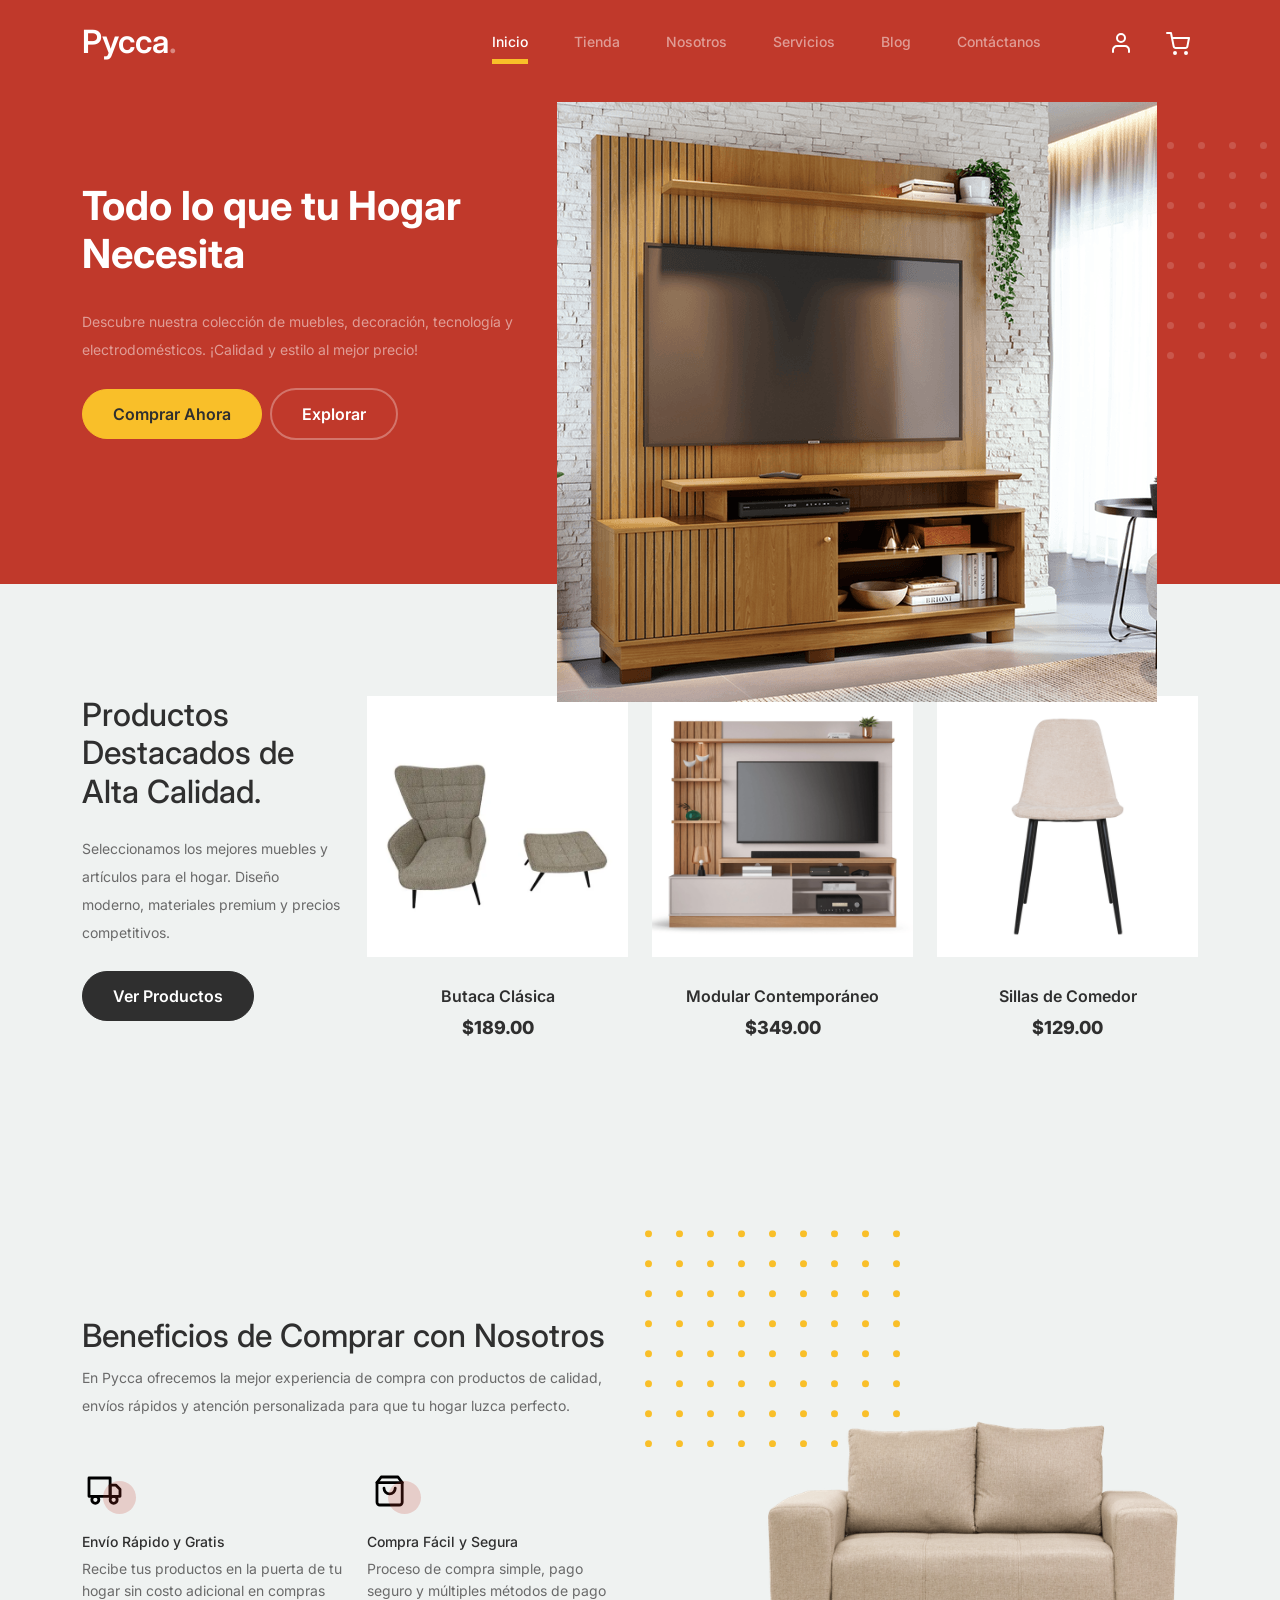
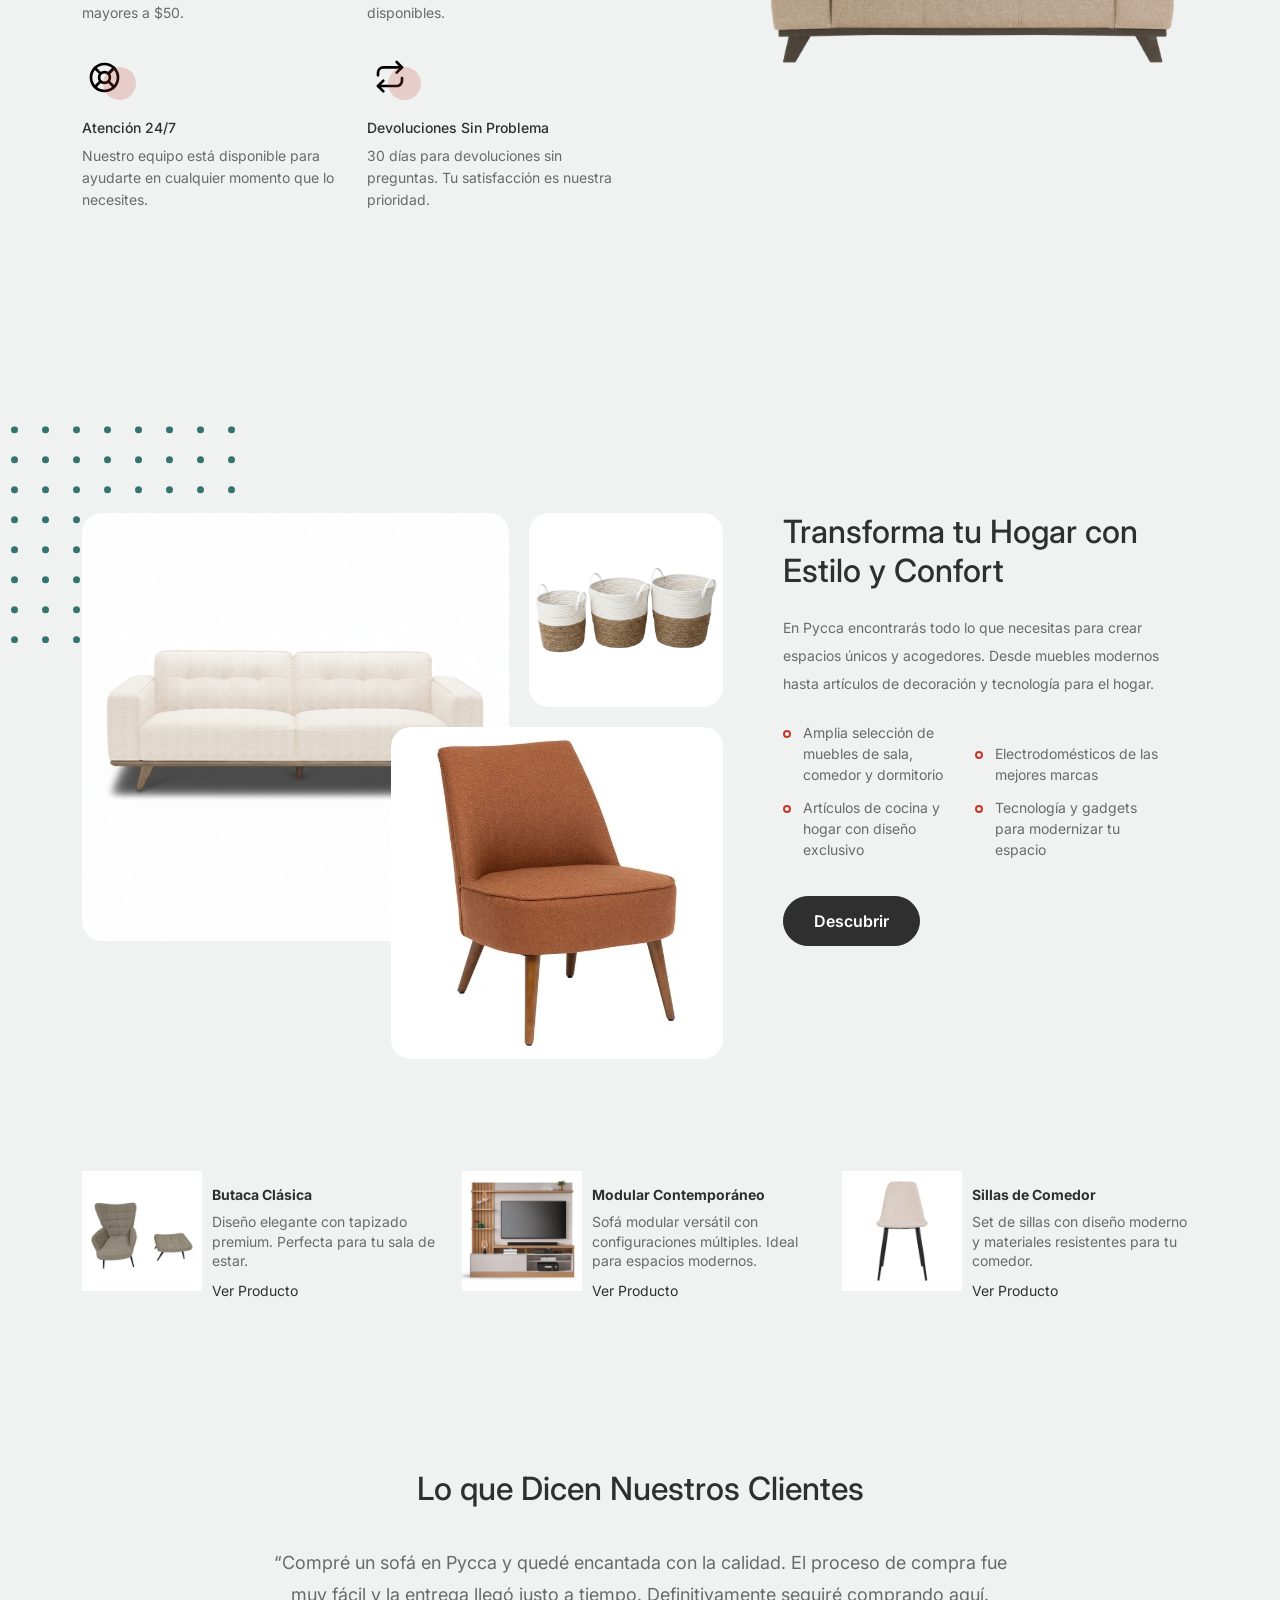
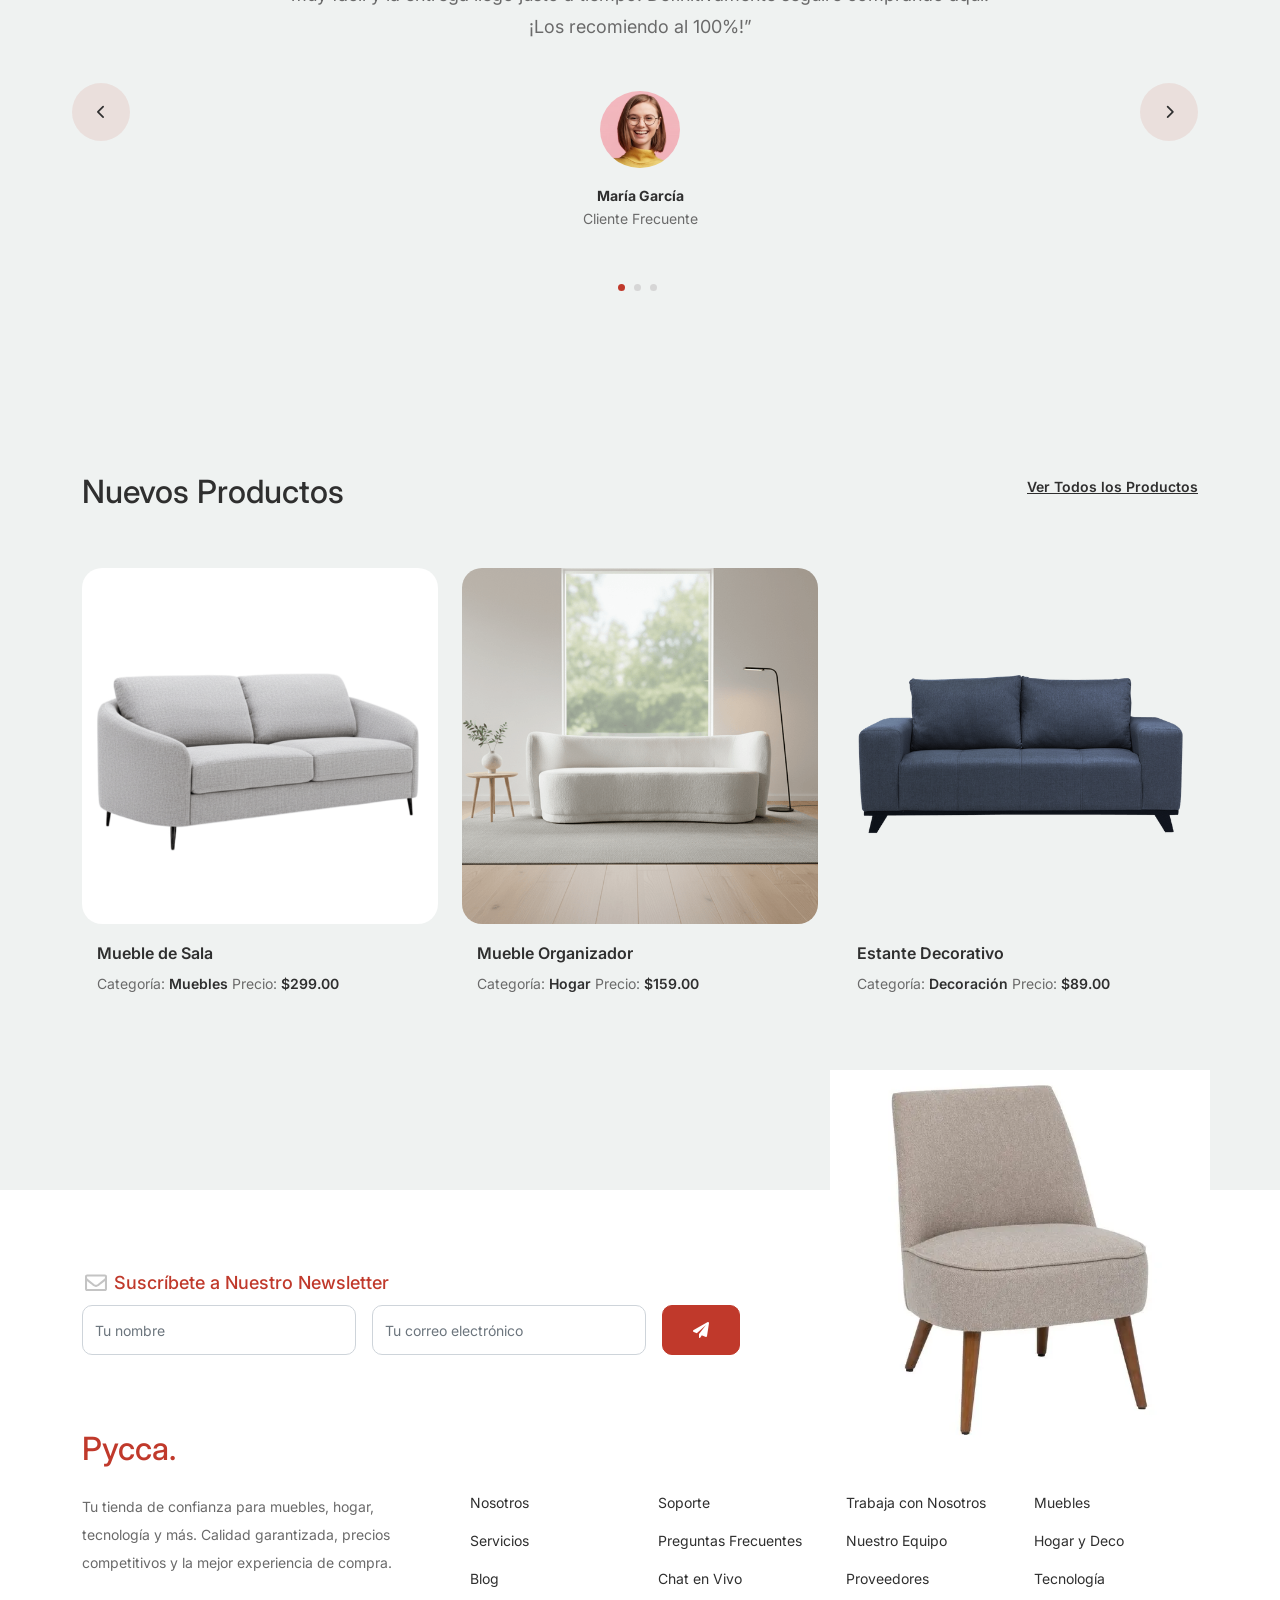
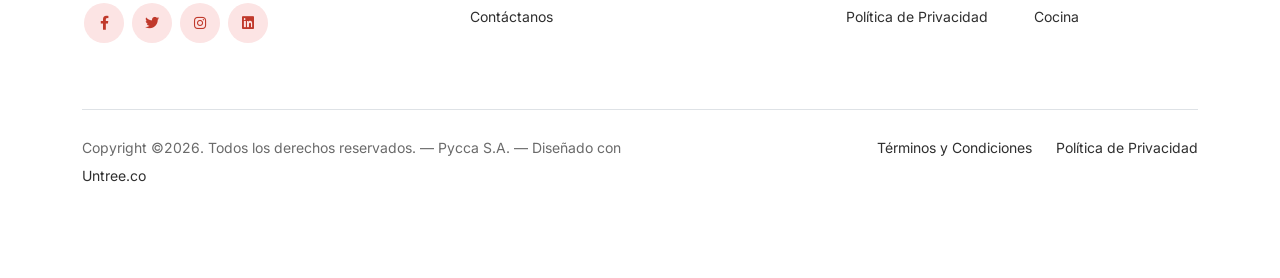
==== commit 354bb67f: "cambios" ====
--- a/index.html
+++ b/index.html
@@ -71,7 +71,7 @@
 						</div>
 						<div class="col-lg-7">
 							<div class="hero-img-wrap">
-								<img src="images/couch.png" class="img-fluid">
+								<img src="images/imagenes_pycca/modular.png" class="img-fluid">
 							</div>
 						</div>
 					</div>
@@ -95,23 +95,23 @@
 					<!-- Start Column 2 -->
 					<div class="col-12 col-md-4 col-lg-3 mb-5 mb-md-0">
 						<a class="product-item" href="cart.html">
-							<img src="images/product-1.png" class="img-fluid product-thumbnail">
-							<h3 class="product-title">Silla Nórdica</h3>
-							<strong class="product-price">$89.00</strong>
+							<img src="images/imagenes_pycca/butaca.webp" class="img-fluid product-thumbnail">
+							<h3 class="product-title">Butaca Clásica</h3>
+							<strong class="product-price">$189.00</strong>
 
 							<span class="icon-cross">
 								<img src="images/cross.svg" class="img-fluid">
 							</span>
 						</a>
-					</div> 
+					</div>
 					<!-- End Column 2 -->
 
 					<!-- Start Column 3 -->
 					<div class="col-12 col-md-4 col-lg-3 mb-5 mb-md-0">
 						<a class="product-item" href="cart.html">
-							<img src="images/product-2.png" class="img-fluid product-thumbnail">
-							<h3 class="product-title">Silla Ejecutiva Pro</h3>
-							<strong class="product-price">$149.00</strong>
+							<img src="images/imagenes_pycca/modular2.png" class="img-fluid product-thumbnail">
+							<h3 class="product-title">Modular Contemporáneo</h3>
+							<strong class="product-price">$349.00</strong>
 
 							<span class="icon-cross">
 								<img src="images/cross.svg" class="img-fluid">
@@ -123,9 +123,9 @@
 					<!-- Start Column 4 -->
 					<div class="col-12 col-md-4 col-lg-3 mb-5 mb-md-0">
 						<a class="product-item" href="cart.html">
-							<img src="images/product-3.png" class="img-fluid product-thumbnail">
-							<h3 class="product-title">Silla Ergonómica</h3>
-							<strong class="product-price">$119.00</strong>
+							<img src="images/imagenes_pycca/sillas.png" class="img-fluid product-thumbnail">
+							<h3 class="product-title">Sillas de Comedor</h3>
+							<strong class="product-price">$129.00</strong>
 
 							<span class="icon-cross">
 								<img src="images/cross.svg" class="img-fluid">
@@ -193,7 +193,7 @@
 
 					<div class="col-lg-5">
 						<div class="img-wrap">
-							<img src="images/why-choose-us-img.jpg" alt="Image" class="img-fluid">
+							<img src="images/imagenes_pycca/mueble.png" alt="Image" class="img-fluid">
 						</div>
 					</div>
 
@@ -208,9 +208,9 @@
 				<div class="row justify-content-between">
 					<div class="col-lg-7 mb-5 mb-lg-0">
 						<div class="imgs-grid">
-							<div class="grid grid-1"><img src="images/img-grid-1.jpg" alt="Pycca Hogar"></div>
-							<div class="grid grid-2"><img src="images/img-grid-2.jpg" alt="Pycca Decoración"></div>
-							<div class="grid grid-3"><img src="images/img-grid-3.jpg" alt="Pycca Muebles"></div>
+							<div class="grid grid-1"><img src="images/imagenes_pycca/mueble2.png" alt="Pycca Hogar"></div>
+							<div class="grid grid-2"><img src="images/imagenes_pycca/cestos.png" alt="Pycca Decoración"></div>
+							<div class="grid grid-3"><img src="images/imagenes_pycca/butaca3.webp" alt="Pycca Muebles"></div>
 						</div>
 					</div>
 					<div class="col-lg-5 ps-lg-5">
@@ -238,11 +238,11 @@
 					<div class="col-12 col-md-6 col-lg-4 mb-4 mb-lg-0">
 						<div class="product-item-sm d-flex">
 							<div class="thumbnail">
-								<img src="images/product-1.png" alt="Image" class="img-fluid">
+								<img src="images/imagenes_pycca/butaca.webp" alt="Image" class="img-fluid">
 							</div>
 							<div class="pt-3">
-								<h3>Silla Nórdica</h3>
-								<p>Diseño escandinavo con madera natural y tapizado de alta resistencia. Perfecta para comedor.</p>
+								<h3>Butaca Clásica</h3>
+								<p>Diseño elegante con tapizado premium. Perfecta para tu sala de estar.</p>
 								<p><a href="shop.html">Ver Producto</a></p>
 							</div>
 						</div>
@@ -251,11 +251,11 @@
 					<div class="col-12 col-md-6 col-lg-4 mb-4 mb-lg-0">
 						<div class="product-item-sm d-flex">
 							<div class="thumbnail">
-								<img src="images/product-2.png" alt="Image" class="img-fluid">
+								<img src="images/imagenes_pycca/modular2.png" alt="Image" class="img-fluid">
 							</div>
 							<div class="pt-3">
-								<h3>Silla Ejecutiva Pro</h3>
-								<p>Ergonomía avanzada con soporte lumbar regulable. Ideal para oficina en casa.</p>
+								<h3>Modular Contemporáneo</h3>
+								<p>Sofá modular versátil con configuraciones múltiples. Ideal para espacios modernos.</p>
 								<p><a href="shop.html">Ver Producto</a></p>
 							</div>
 						</div>
@@ -264,11 +264,11 @@
 					<div class="col-12 col-md-6 col-lg-4 mb-4 mb-lg-0">
 						<div class="product-item-sm d-flex">
 							<div class="thumbnail">
-								<img src="images/product-3.png" alt="Image" class="img-fluid">
+								<img src="images/imagenes_pycca/sillas.png" alt="Image" class="img-fluid">
 							</div>
 							<div class="pt-3">
-								<h3>Silla Ergonómica</h3>
-								<p>Máximo confort con materiales transpirables. Diseño moderno para cualquier espacio.</p>
+								<h3>Sillas de Comedor</h3>
+								<p>Set de sillas con diseño moderno y materiales resistentes para tu comedor.</p>
 								<p><a href="shop.html">Ver Producto</a></p>
 							</div>
 						</div>
@@ -393,11 +393,11 @@
 
 					<div class="col-12 col-sm-6 col-md-4 mb-4 mb-md-0">
 						<div class="post-entry">
-							<a href="shop.html" class="post-thumbnail"><img src="images/post-1.jpg" alt="Image" class="img-fluid"></a>
+							<a href="shop.html" class="post-thumbnail"><img src="images/imagenes_pycca/mueble3.png" alt="Image" class="img-fluid"></a>
 							<div class="post-content-entry">
-								<h3><a href="shop.html">Mesa de Centro Moderna</a></h3>
+								<h3><a href="shop.html">Mueble de Sala</a></h3>
 								<div class="meta">
-									<span>Categoría: <a href="#">Muebles</a></span> <span>Precio: <a href="#">$199.00</a></span>
+									<span>Categoría: <a href="#">Muebles</a></span> <span>Precio: <a href="#">$299.00</a></span>
 								</div>
 							</div>
 						</div>
@@ -405,11 +405,11 @@
 
 					<div class="col-12 col-sm-6 col-md-4 mb-4 mb-md-0">
 						<div class="post-entry">
-							<a href="shop.html" class="post-thumbnail"><img src="images/post-2.jpg" alt="Image" class="img-fluid"></a>
+							<a href="shop.html" class="post-thumbnail"><img src="images/imagenes_pycca/mueble4.png" alt="Image" class="img-fluid"></a>
 							<div class="post-content-entry">
-								<h3><a href="shop.html">Set de Cocina Premium</a></h3>
+								<h3><a href="shop.html">Mueble Organizador</a></h3>
 								<div class="meta">
-									<span>Categoría: <a href="#">Cocina</a></span> <span>Precio: <a href="#">$89.00</a></span>
+									<span>Categoría: <a href="#">Hogar</a></span> <span>Precio: <a href="#">$159.00</a></span>
 								</div>
 							</div>
 						</div>
@@ -417,11 +417,11 @@
 
 					<div class="col-12 col-sm-6 col-md-4 mb-4 mb-md-0">
 						<div class="post-entry">
-							<a href="shop.html" class="post-thumbnail"><img src="images/post-3.jpg" alt="Image" class="img-fluid"></a>
+							<a href="shop.html" class="post-thumbnail"><img src="images/imagenes_pycca/mueble5.png" alt="Image" class="img-fluid"></a>
 							<div class="post-content-entry">
-								<h3><a href="shop.html">Lámpara de Diseño LED</a></h3>
+								<h3><a href="shop.html">Estante Decorativo</a></h3>
 								<div class="meta">
-									<span>Categoría: <a href="#">Hogar</a></span> <span>Precio: <a href="#">$59.00</a></span>
+									<span>Categoría: <a href="#">Decoración</a></span> <span>Precio: <a href="#">$89.00</a></span>
 								</div>
 							</div>
 						</div>
@@ -437,7 +437,7 @@
 			<div class="container relative">
 
 				<div class="sofa-img">
-					<img src="images/sofa.png" alt="Image" class="img-fluid">
+					<img src="images/imagenes_pycca/butaca2.webp" alt="Image" class="img-fluid">
 				</div>
 
 				<div class="row">
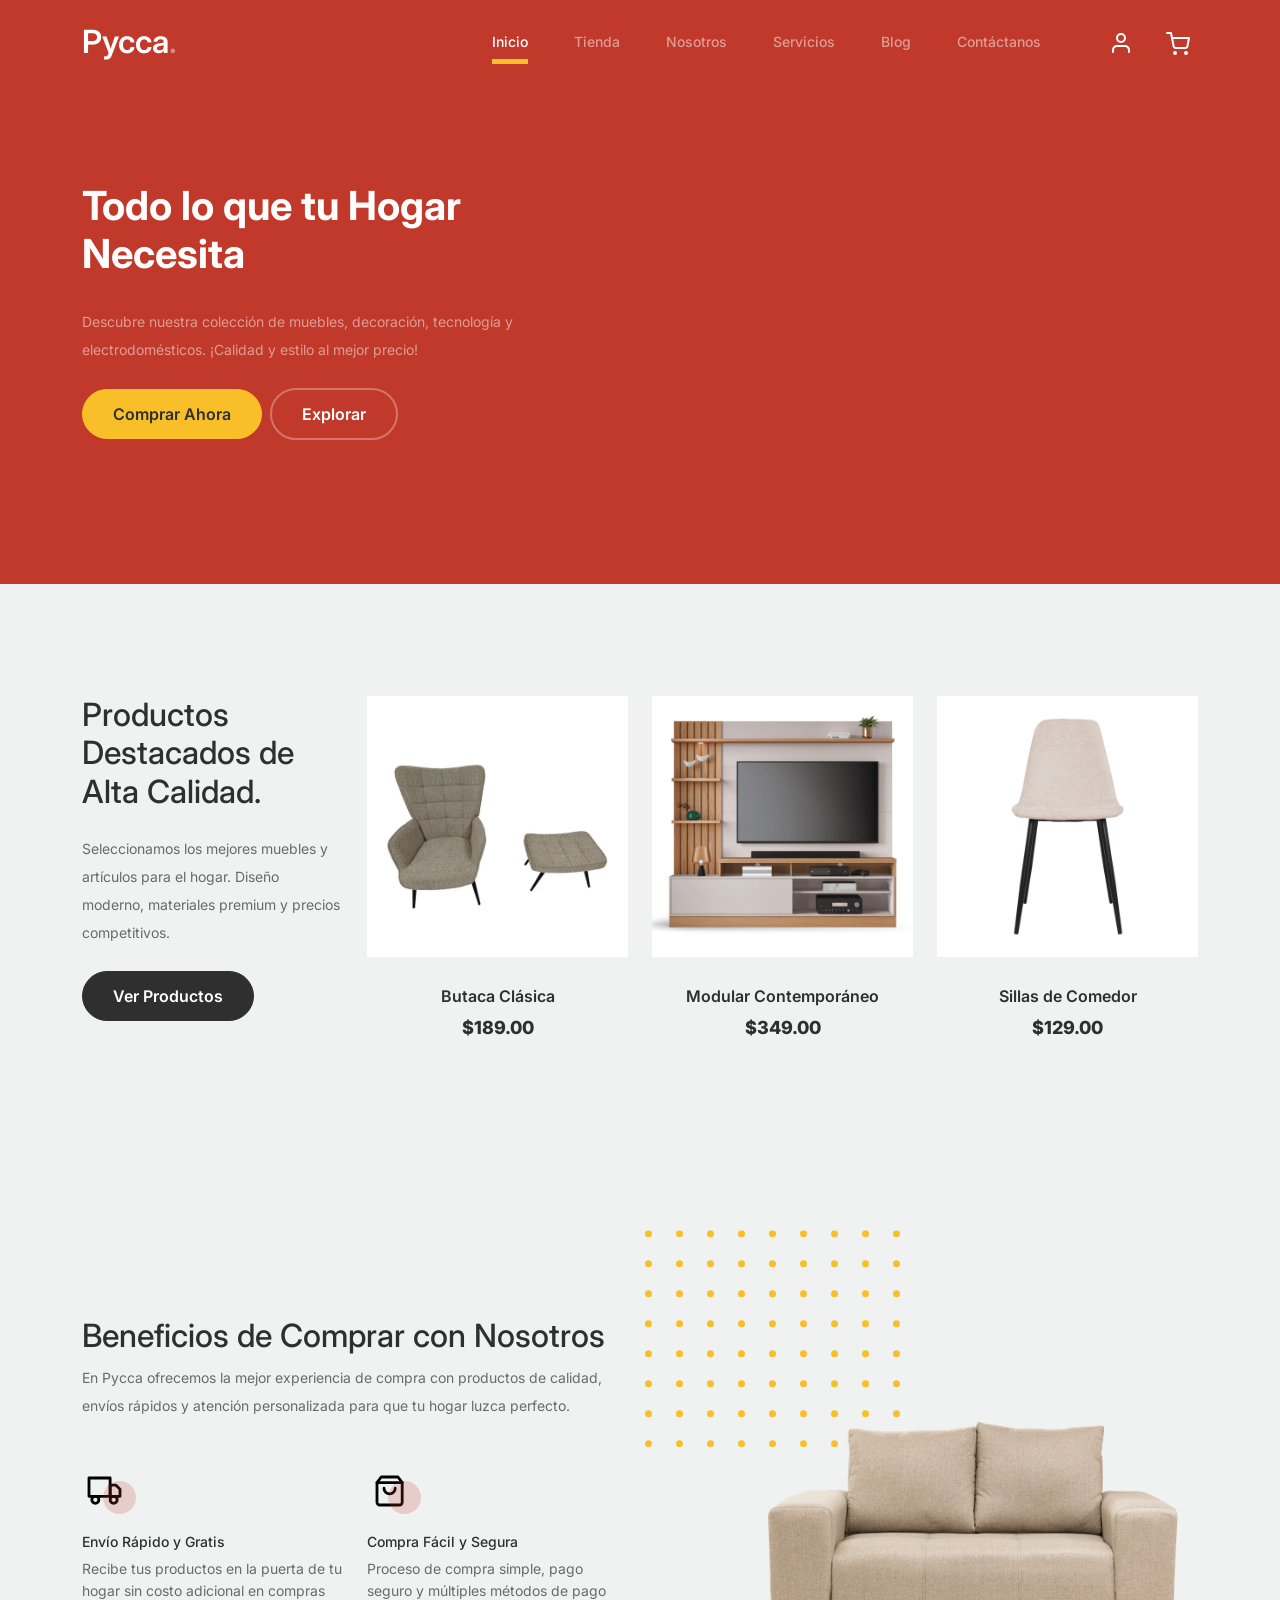
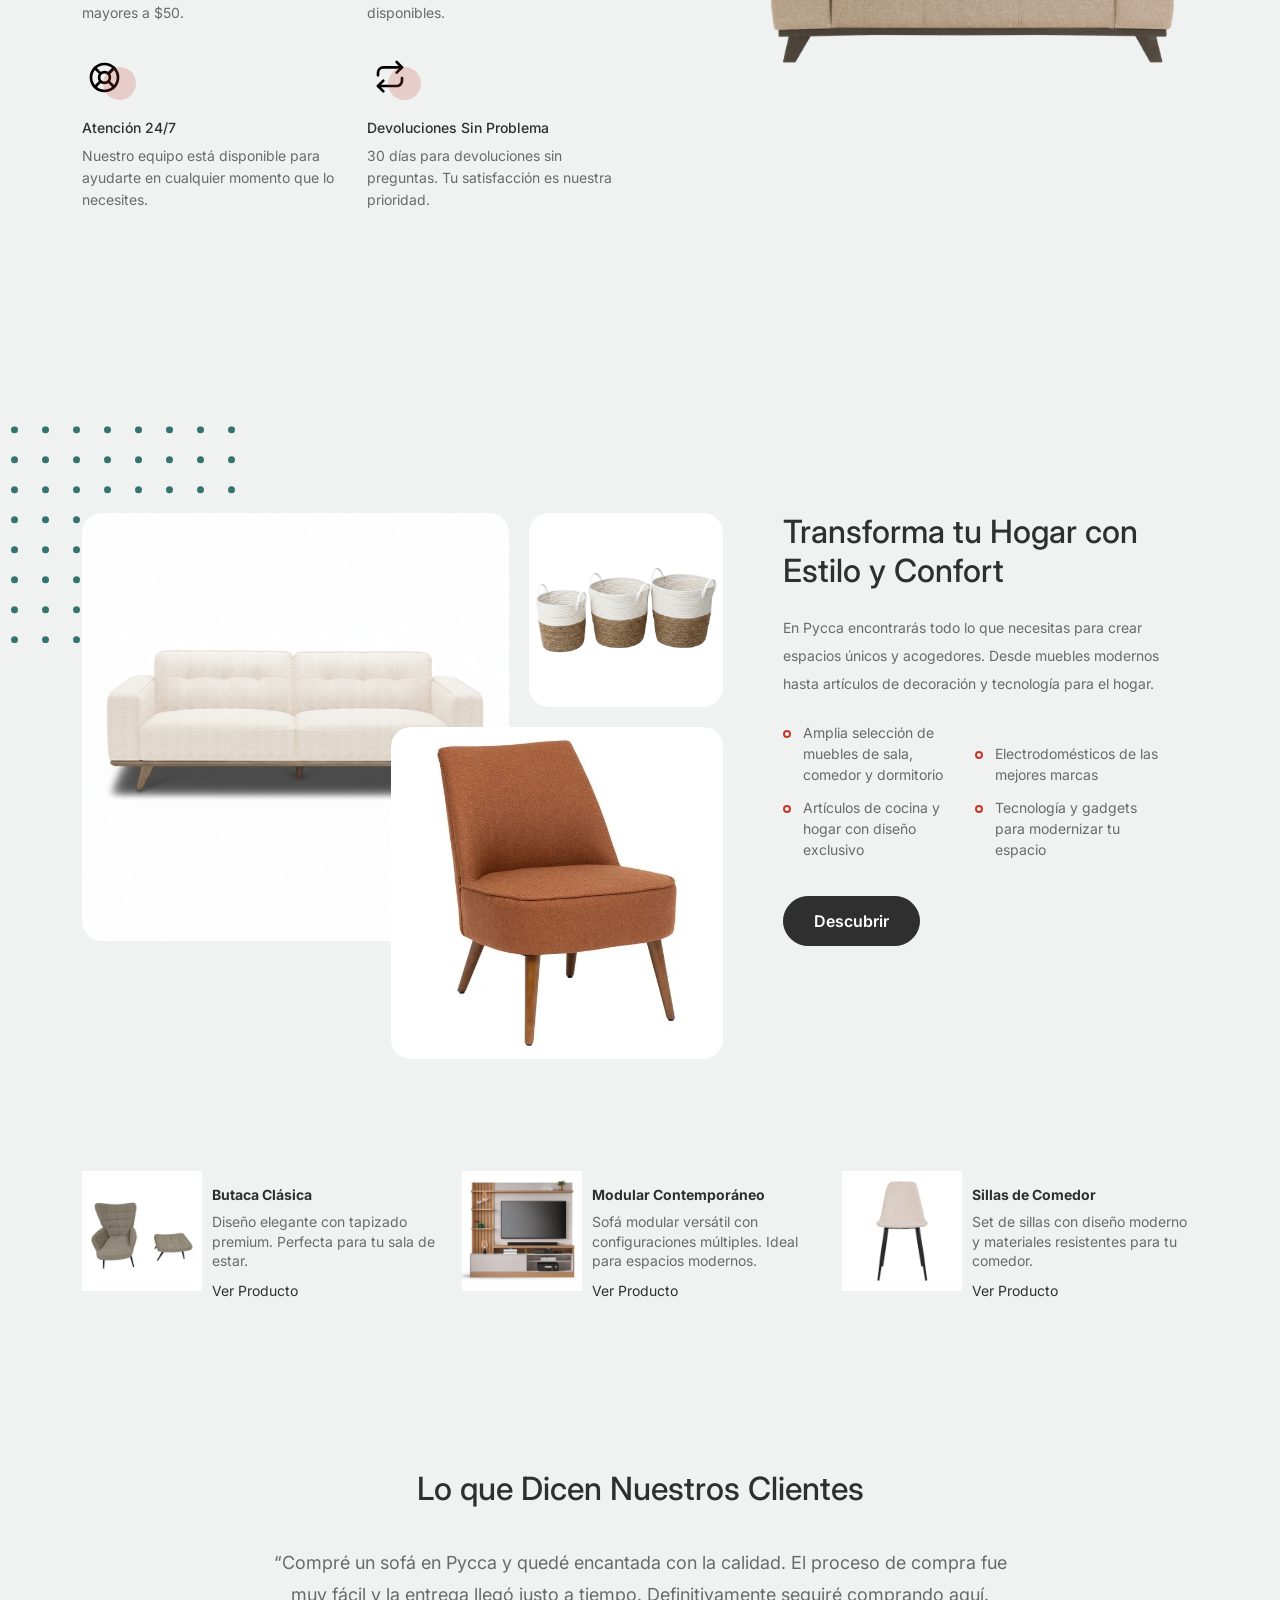
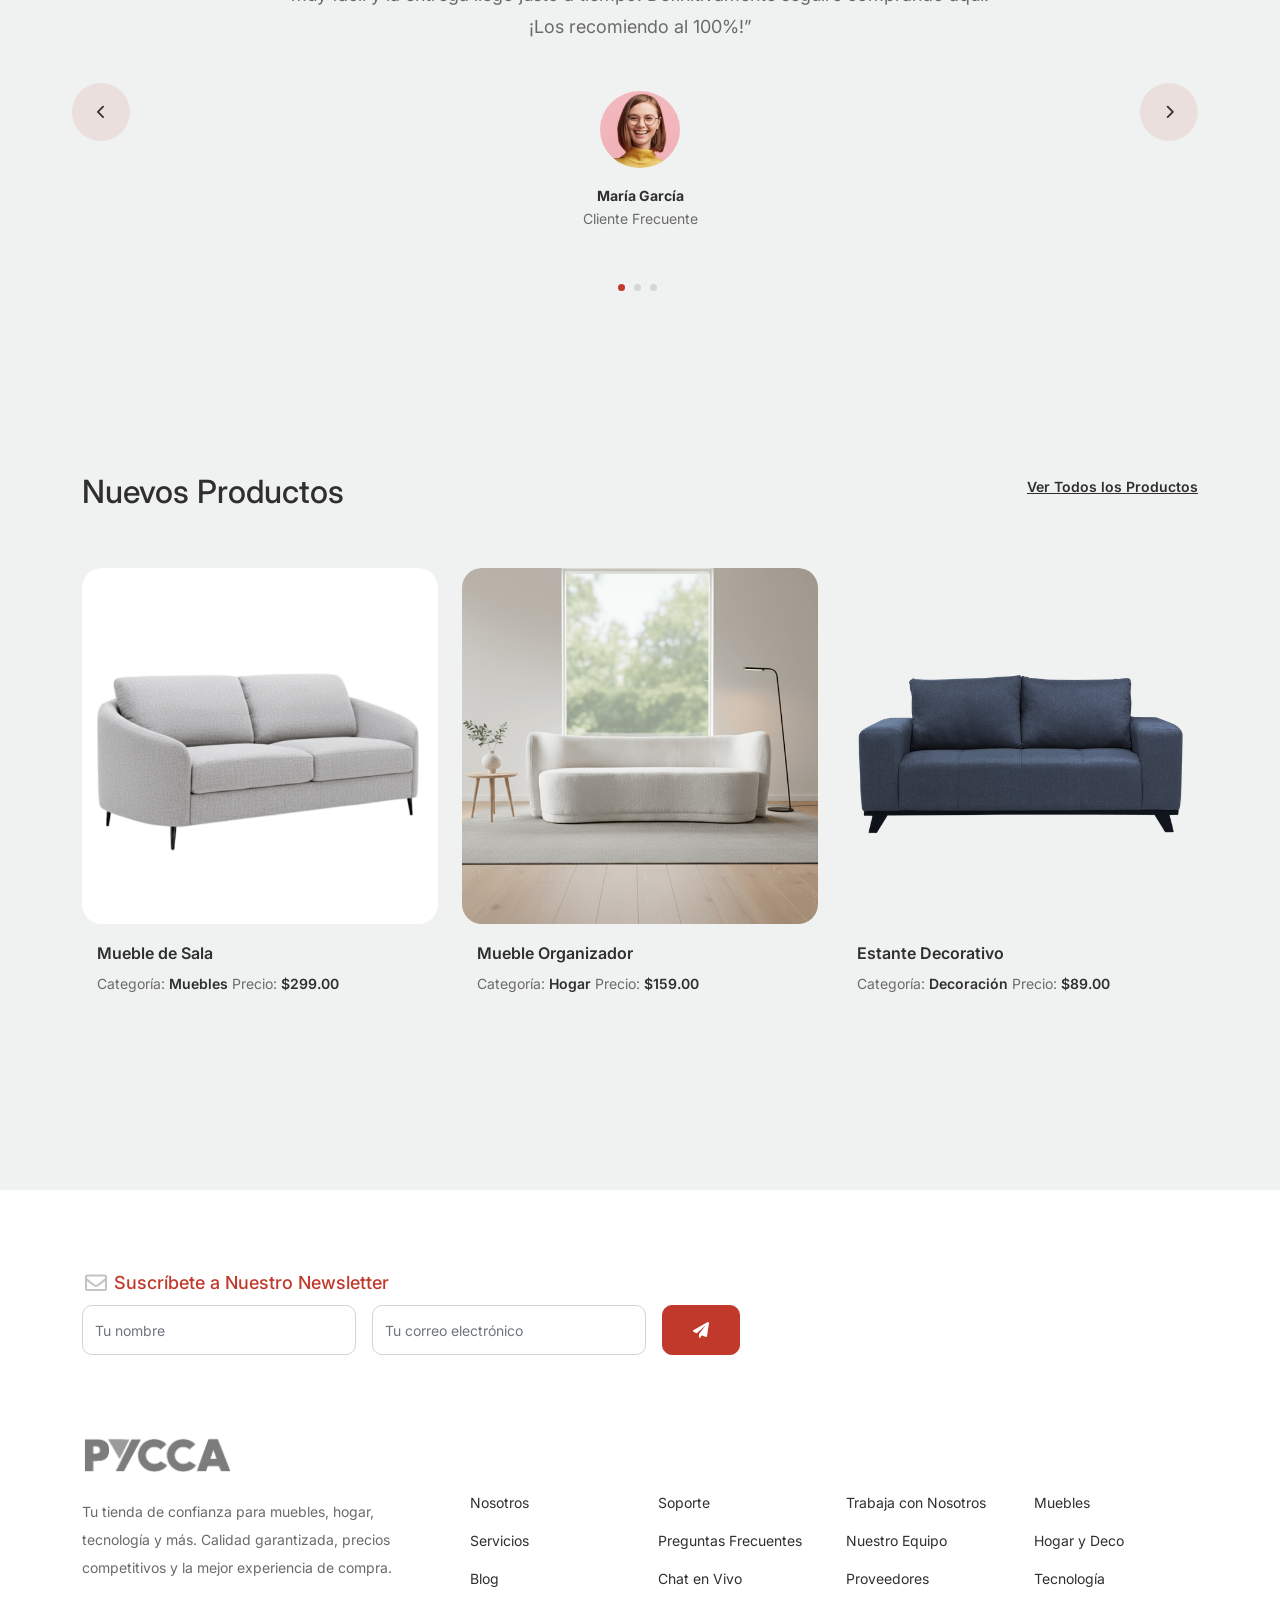
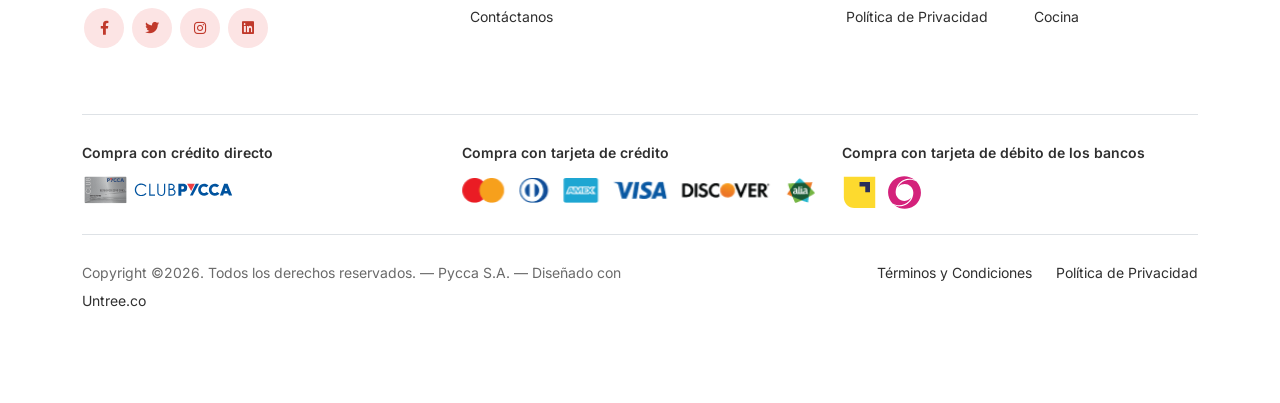
==== commit ceaf79d0: "cambios" ====
--- a/index.html
+++ b/index.html
@@ -70,9 +70,7 @@
 							</div>
 						</div>
 						<div class="col-lg-7">
-							<div class="hero-img-wrap">
-								<img src="images/imagenes_pycca/modular.png" class="img-fluid">
-							</div>
+
 						</div>
 					</div>
 				</div>
@@ -436,9 +434,6 @@
 		<footer class="footer-section">
 			<div class="container relative">
 
-				<div class="sofa-img">
-					<img src="images/imagenes_pycca/butaca2.webp" alt="Image" class="img-fluid">
-				</div>
 
 				<div class="row">
 					<div class="col-lg-8">
@@ -465,7 +460,7 @@
 
 				<div class="row g-5 mb-5">
 					<div class="col-lg-4">
-						<div class="mb-4 footer-logo-wrap"><a href="#" class="footer-logo">Pycca<span>.</span></a></div>
+						<div class="mb-4 footer-logo-wrap"><a href="index.html"><img src="images/logos/logo_pycca2.png" alt="Pycca" class="img-fluid footer-logo-img"></a></div>
 						<p class="mb-4">Tu tienda de confianza para muebles, hogar, tecnología y más. Calidad garantizada, precios competitivos y la mejor experiencia de compra.</p>
 
 						<ul class="list-unstyled custom-social">
@@ -517,6 +512,30 @@
 
 				</div>
 
+				<div class="border-top py-4">
+					<div class="row">
+						<div class="col-lg-4 mb-3 mb-lg-0">
+							<p class="footer-payment-title">Compra con crédito directo</p>
+							<div class="footer-payments">
+								<img src="images/logos/tarjetapycca.svg" alt="Tarjeta Pycca">
+							</div>
+						</div>
+						<div class="col-lg-4 mb-3 mb-lg-0">
+							<p class="footer-payment-title">Compra con tarjeta de crédito</p>
+							<div class="footer-payments">
+								<img src="images/logos/pagos.png" alt="Métodos de pago">
+							</div>
+						</div>
+						<div class="col-lg-4 mb-3 mb-lg-0">
+							<p class="footer-payment-title">Compra con tarjeta de débito de los bancos</p>
+							<div class="footer-payments">
+								<img src="images/logos/logopichincha.svg" alt="Banco Pichincha">
+								<img src="images/logos/logoguayaquil.svg" alt="Banco de Guayaquil">
+							</div>
+						</div>
+					</div>
+				</div>
+
 				<div class="border-top copyright">
 					<div class="row pt-4">
 						<div class="col-lg-6">
--- a/css/style.css
+++ b/css/style.css
@@ -600,6 +600,27 @@
     font-weight: 500;
     text-decoration: none;
     color: #c0392b; }
+  .footer-section .footer-logo-wrap .footer-logo-img {
+    max-width: 150px; }
+  .footer-section .footer-payments {
+    display: flex;
+    align-items: center;
+    flex-wrap: wrap;
+    gap: 10px;
+    margin-top: 5px; }
+    .footer-section .footer-payments img {
+      height: 30px;
+      max-width: 100%;
+      -o-object-fit: contain;
+      object-fit: contain; }
+    .footer-section .footer-payments img[alt*="Banco"] {
+      height: 35px;
+      width: 35px; }
+  .footer-section .footer-payment-title {
+    font-size: 14px;
+    font-weight: 600;
+    color: #2f2f2f;
+    margin-bottom: 8px; }
   .footer-section .custom-social li {
     margin: 2px;
     display: inline-block; }
